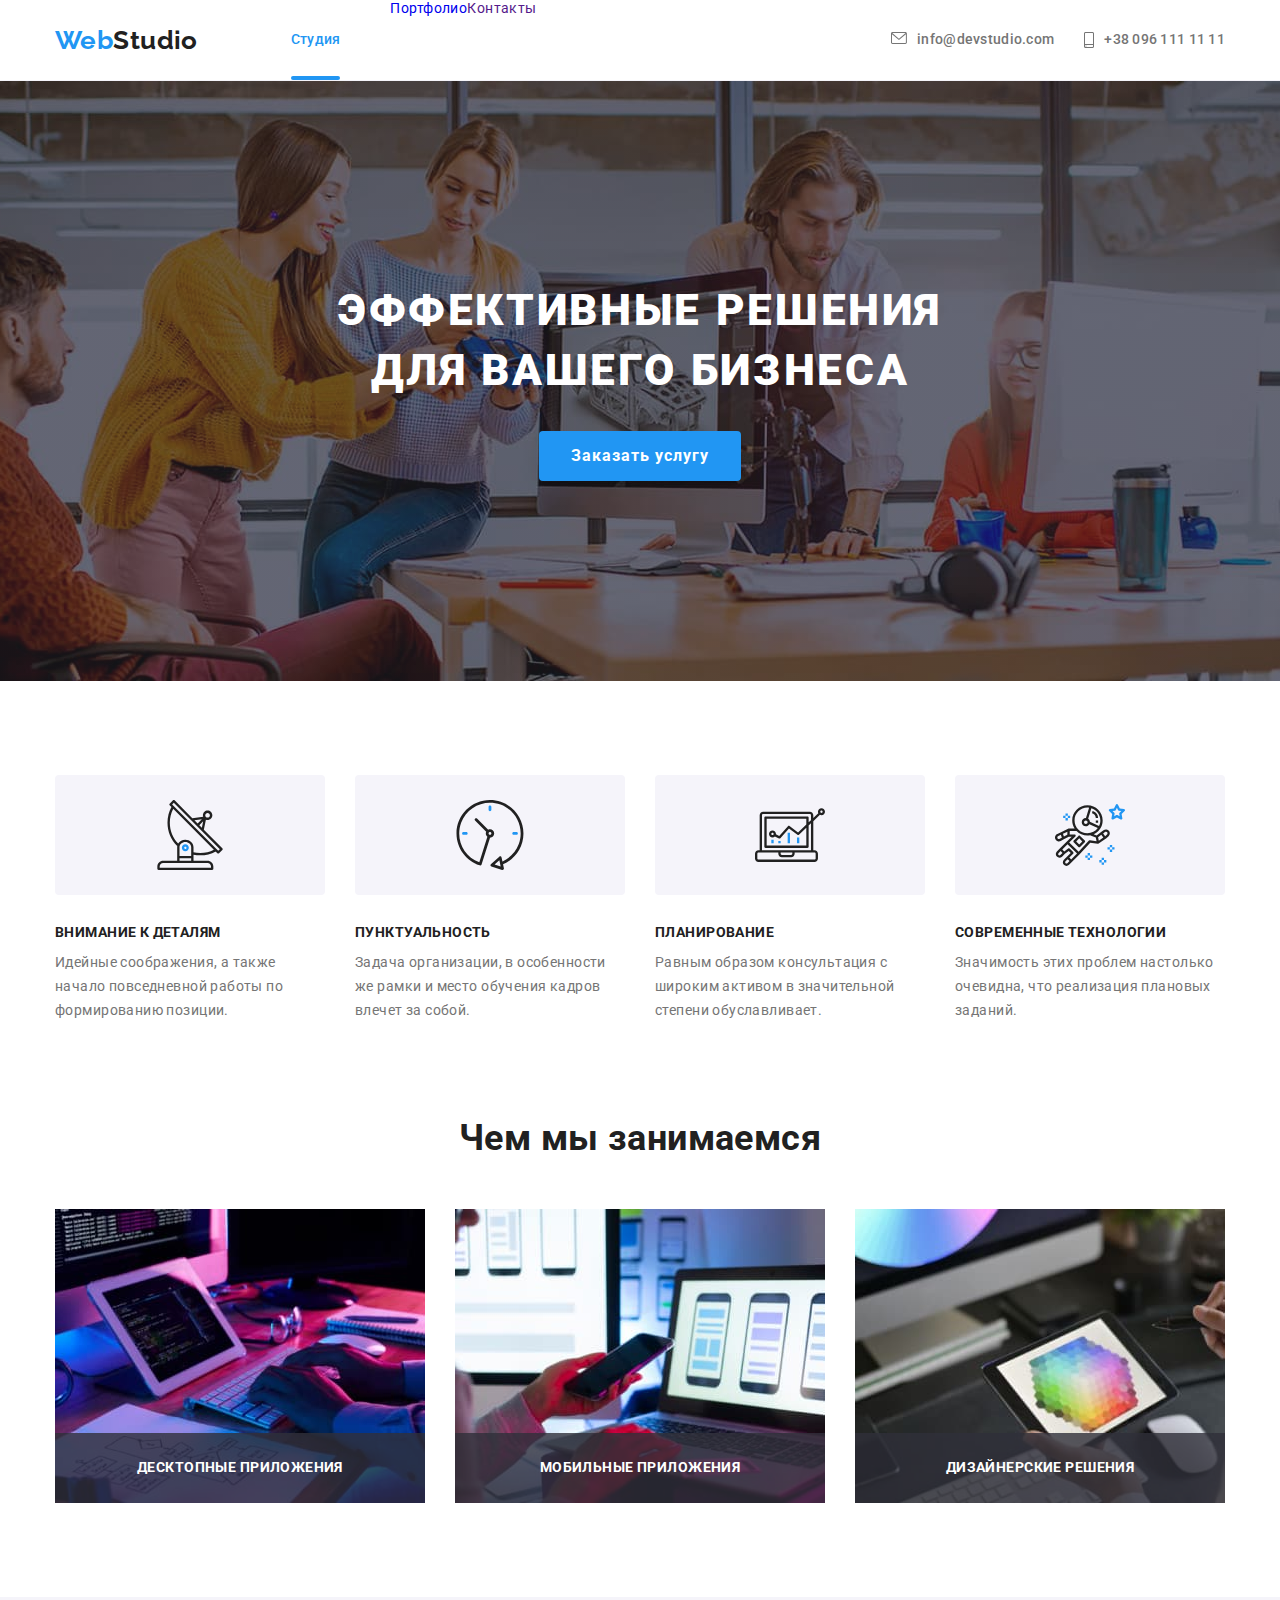
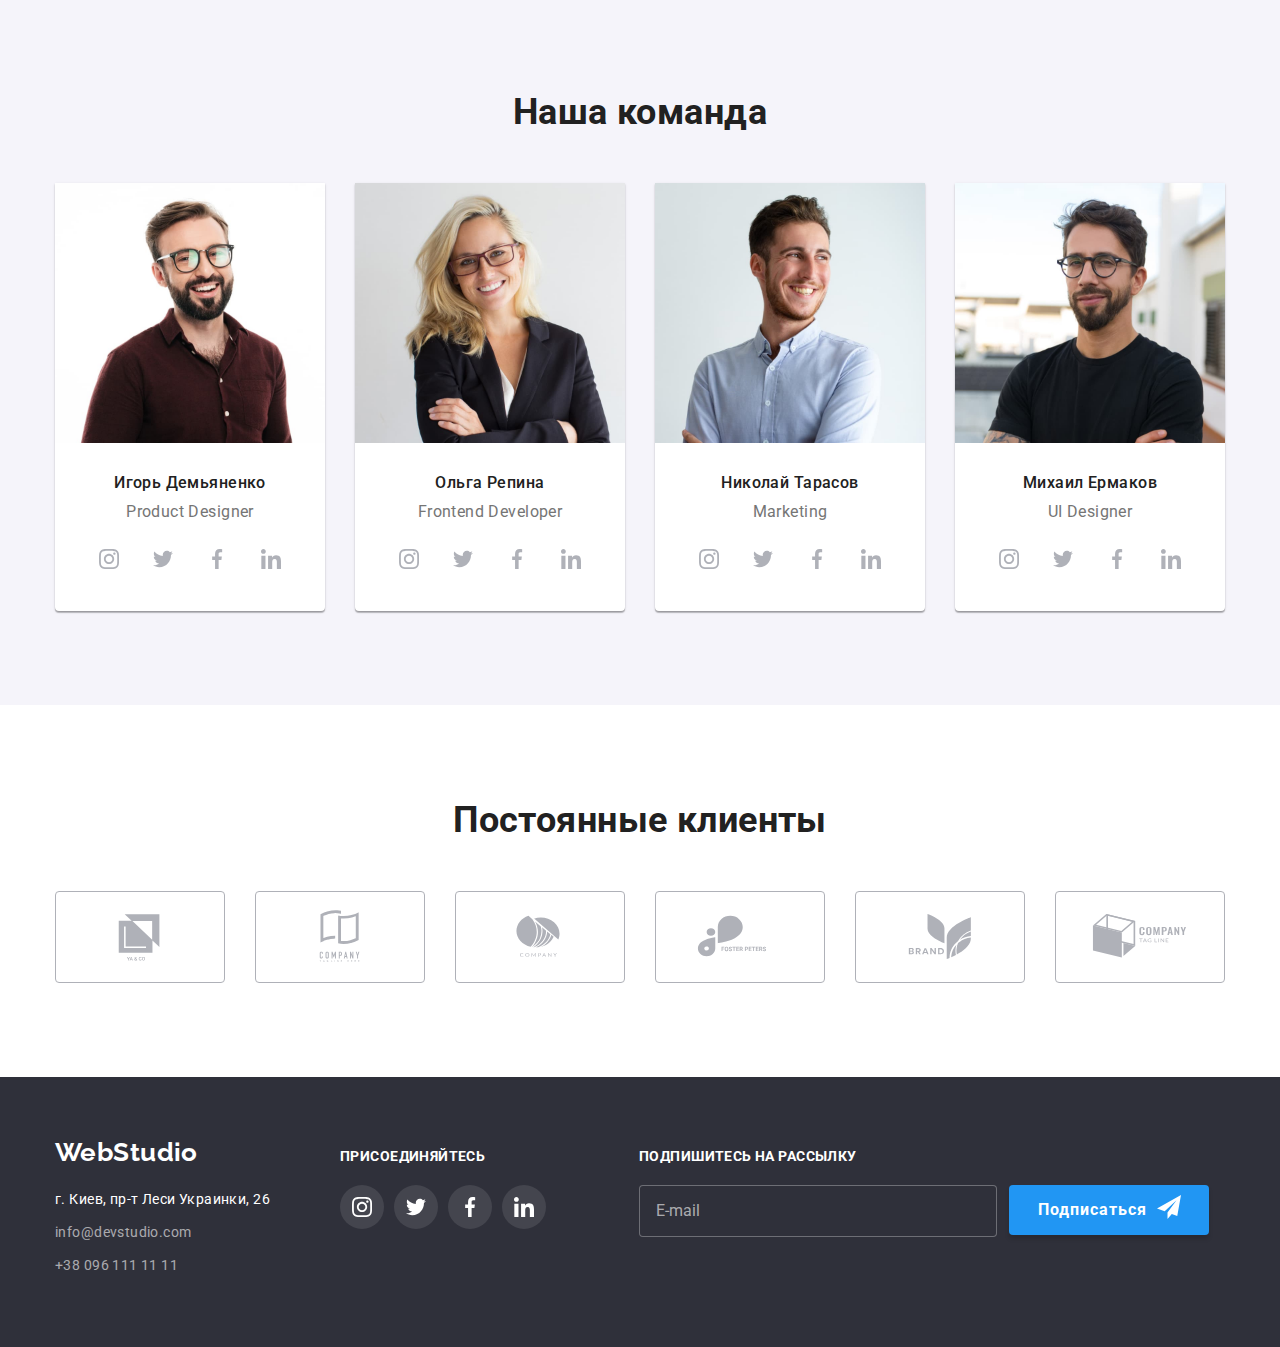
==== index.html @ 88286548 "Добавляет файлы из шестой домашки" ====
<!DOCTYPE html>
<html lang="ru">
  <head>
    <meta charset="UTF-8" />
    <meta http-equiv="X-UA-Compatible" content="IE=edge" />
    <meta name="viewport" content="width=device-width, initial-scale=1.0" />
    <link rel="preconnect" href="https://fonts.googleapis.com" />
    <link rel="preconnect" href="https://fonts.gstatic.com" crossorigin />
    <link
      href="https://fonts.googleapis.com/css2?family=Raleway:wght@700&family=Roboto:wght@400;500;700;900&display=swap"
      rel="stylesheet"
    />
    <link
      rel="stylesheet"
      href="https://cdnjs.cloudflare.com/ajax/libs/modern-normalize/1.1.0/modern-normalize.min.css"
    />
    <link rel="stylesheet" href="./css/styles.css" />
    <title>Студия</title>
  </head>
  <body>
    <!-- Хедер -->
    <header class="header-section">
      <div class="container container--flex">
        <nav class="navigation">
          <a class="link logo" href="/">
            <span class="logo--web">Web</span>Studio</a
          >
          <ul class="list nav-list">
            <li class="nav-list__page">
              <a
                class="link nav-list__link nav-list__link--current"
                href="./index.html"
                >Студия</a
              >
            </li>
            <li class="header-item">
              <a class="link header-link" href="./portfolio.html">Портфолио</a>
            </li>
            <li class="header-item">
              <a class="link header-link" href="">Контакты</a>
            </li>
          </ul>
        </nav>
        <ul class="list contact-list">
          <li class="contact-item">
            <a class="link contact-link" href="mailto:info@devstudio.com">
              <svg class="contact-icon-envelope" width="16" height="12">
                <use href="./images/icons.svg#icon-envelope"></use>
              </svg>
              info@devstudio.com
            </a>
          </li>
          <li class="contact-item">
            <a class="link contact-link" href="tel:+380961111111">
              <svg class="contact-icon-smartphone" width="10" height="16">
                <use href="./images/icons.svg#icon-smartphone"></use>
              </svg>
              +38 096 111 11 11</a
            >
          </li>
        </ul>
      </div>
    </header>
    <!--Мейн-->
    <main class="main-section">
      <!--Герой-->
      <section class="hero">
        <h1 class="hero-title">
          Эффективные решения <br />
          для вашего бизнеса
        </h1>
        <button data-modal-open class="hero-btn" type="button">
          Заказать услугу
        </button>
      </section>
      <!--Особенности-->
      <section class="features">
        <div class="container">
          <h2 class="visually-hidden">Особенности</h2>
          <ul class="list features-list">
            <li class="features-item">
              <div class="features-icon-background">
                <svg class="features-icon" width="70" height="70">
                  <use href="./images/icons.svg#icon-antenna"></use>
                </svg>
              </div>
              <h3 class="features-item-header">Внимание к деталям</h3>
              <p class="features-item-text">
                Идейные соображения, а также начало повседневной работы по
                формированию позиции.
              </p>
            </li>
            <li class="features-item">
              <div class="features-icon-background">
                <svg class="features-icon" width="70" height="70">
                  <use href="./images/icons.svg#icon-clock"></use>
                </svg>
              </div>
              <h3 class="features-item-header">Пунктуальность</h3>
              <p class="features-item-text">
                Задача организации, в особенности же рамки и место обучения
                кадров влечет за собой.
              </p>
            </li>
            <li class="features-item">
              <div class="features-icon-background">
                <svg class="features-icon" width="70" height="70">
                  <use href="./images/icons.svg#icon-diagram"></use>
                </svg>
              </div>
              <h3 class="features-item-header">Планирование</h3>
              <p class="features-item-text">
                Равным образом консультация с широким активом в значительной
                степени обуславливает.
              </p>
            </li>
            <li class="features-item">
              <div class="features-icon-background">
                <svg class="features-icon" width="70" height="70">
                  <use href="./images/icons.svg#icon-astronaut"></use>
                </svg>
              </div>
              <h3 class="features-item-header">Современные технологии</h3>
              <p class="features-item-text">
                Значимость этих проблем настолько очевидна, что реализация
                плановых заданий.
              </p>
            </li>
          </ul>
        </div>
      </section>
      <!--Чем мы занимаемся-->
      <section class="services">
        <div class="container">
          <h2 class="services-header">Чем мы занимаемся</h2>
          <ul class="list services-list">
            <li class="services-item">
              <img
                src="./images/box/box1.jpg"
                alt="человек работает за компьютером"
                width="370"
              />
              <h3 class="services-item-header">Десктопные приложения</h3>
            </li>
            <li class="services-item">
              <img
                src="./images/box/box2.jpg"
                alt="человек держит в руках смартфон"
                width="370"
              />
              <h3 class="services-item-header">Мобильные приложения</h3>
            </li>
            <li class="services-item">
              <img
                src="./images/box/box3.jpg"
                alt="человек держит в руках планшет"
                width="370"
              />
              <h3 class="services-item-header">Дизайнерские решения</h3>
            </li>
          </ul>
        </div>
      </section>
      <!--Наша команда-->
      <section class="team">
        <div class="container">
          <h2 class="team-header">Наша команда</h2>
          <ul class="list team-list">
            <li class="team-item">
              <img src="./images/team/img.jpg" alt="фото мужчины" width="270" />
              <div class="team-description">
                <h3 class="team-name-header">Игорь Демьяненко</h3>
                <p class="team-name-position" lang="en">Product Designer</p>
                <ul class="team-social-list list">
                  <li class="team-social-item">
                    <a
                      class="team-social-link"
                      href=""
                      target="_blank"
                      rel="noopener noreferrer"
                    >
                      <svg class="team-social-icon" width="20" height="20">
                        <use href="./images/icons.svg#icon-instagram"></use>
                      </svg>
                    </a>
                  </li>
                  <li class="team-social-item">
                    <a
                      class="team-social-link"
                      href=""
                      target="_blank"
                      rel="noopener noreferrer"
                    >
                      <svg class="team-social-icon" width="20" height="20">
                        <use href="./images/icons.svg#icon-twitter"></use>
                      </svg>
                    </a>
                  </li>
                  <li class="team-social-item">
                    <a
                      class="team-social-link"
                      href=""
                      target="_blank"
                      rel="noopener noreferrer"
                    >
                      <svg class="team-social-icon" width="20" height="20">
                        <use href="./images/icons.svg#icon-facebook"></use>
                      </svg>
                    </a>
                  </li>
                  <li class="team-social-item">
                    <a
                      class="team-social-link"
                      href=""
                      target="_blank"
                      rel="noopener noreferrer"
                    >
                      <svg class="team-social-icon" width="20" height="20">
                        <use href="./images/icons.svg#icon-linkedin"></use>
                      </svg>
                    </a>
                  </li>
                </ul>
              </div>
            </li>

            <li class="team-item">
              <img
                src="./images/team/img1.jpg"
                alt="фото женщины"
                width="270"
              />
              <div class="team-description">
                <h3 class="team-name-header">Ольга Репина</h3>
                <p class="team-name-position" lang="en">Frontend Developer</p>
                <ul class="team-social-list list">
                  <li class="team-social-item">
                    <a
                      class="team-social-link"
                      href=""
                      target="_blank"
                      rel="noopener noreferrer"
                    >
                      <svg class="team-social-icon" width="20" height="20">
                        <use href="./images/icons.svg#icon-instagram"></use>
                      </svg>
                    </a>
                  </li>
                  <li class="team-social-item">
                    <a
                      class="team-social-link"
                      href=""
                      target="_blank"
                      rel="noopener noreferrer"
                    >
                      <svg class="team-social-icon" width="20" height="20">
                        <use href="./images/icons.svg#icon-twitter"></use>
                      </svg>
                    </a>
                  </li>
                  <li class="team-social-item">
                    <a
                      class="team-social-link"
                      href=""
                      target="_blank"
                      rel="noopener noreferrer"
                    >
                      <svg class="team-social-icon" width="20" height="20">
                        <use href="./images/icons.svg#icon-facebook"></use>
                      </svg>
                    </a>
                  </li>
                  <li class="team-social-item">
                    <a
                      class="team-social-link"
                      href=""
                      target="_blank"
                      rel="noopener noreferrer"
                    >
                      <svg class="team-social-icon" width="20" height="20">
                        <use href="./images/icons.svg#icon-linkedin"></use>
                      </svg>
                    </a>
                  </li>
                </ul>
              </div>
            </li>

            <li class="team-item">
              <img
                src="./images/team/img2.jpg"
                alt="фото мужчины"
                width="270"
              />
              <div class="team-description">
                <h3 class="team-name-header">Николай Тарасов</h3>
                <p class="team-name-position" lang="en">Marketing</p>
                <ul class="team-social-list list">
                  <li class="team-social-item">
                    <a
                      class="team-social-link"
                      href=""
                      target="_blank"
                      rel="noopener noreferrer"
                    >
                      <svg class="team-social-icon" width="20" height="20">
                        <use href="./images/icons.svg#icon-instagram"></use>
                      </svg>
                    </a>
                  </li>
                  <li class="team-social-item">
                    <a
                      class="team-social-link"
                      href=""
                      target="_blank"
                      rel="noopener noreferrer"
                    >
                      <svg class="team-social-icon" width="20" height="20">
                        <use href="./images/icons.svg#icon-twitter"></use>
                      </svg>
                    </a>
                  </li>
                  <li class="team-social-item">
                    <a
                      class="team-social-link"
                      href=""
                      target="_blank"
                      rel="noopener noreferrer"
                    >
                      <svg class="team-social-icon" width="20" height="20">
                        <use href="./images/icons.svg#icon-facebook"></use>
                      </svg>
                    </a>
                  </li>
                  <li class="team-social-item">
                    <a
                      class="team-social-link"
                      href=""
                      target="_blank"
                      rel="noopener noreferrer"
                    >
                      <svg class="team-social-icon" width="20" height="20">
                        <use href="./images/icons.svg#icon-linkedin"></use>
                      </svg>
                    </a>
                  </li>
                </ul>
              </div>
            </li>

            <li class="team-item">
              <img
                src="./images/team/img3.jpg"
                alt="фото мужчины"
                width="270"
              />
              <div class="team-description">
                <h3 class="team-name-header">Михаил Ермаков</h3>
                <p class="team-name-position" lang="en">UI Designer</p>
                <ul class="team-social-list list">
                  <li class="team-social-item">
                    <a
                      class="team-social-link"
                      href=""
                      target="_blank"
                      rel="noopener noreferrer"
                    >
                      <svg class="team-social-icon" width="20" height="20">
                        <use href="./images/icons.svg#icon-instagram"></use>
                      </svg>
                    </a>
                  </li>
                  <li class="team-social-item">
                    <a
                      class="team-social-link"
                      href=""
                      target="_blank"
                      rel="noopener noreferrer"
                    >
                      <svg class="team-social-icon" width="20" height="20">
                        <use href="./images/icons.svg#icon-twitter"></use>
                      </svg>
                    </a>
                  </li>
                  <li class="team-social-item">
                    <a
                      class="team-social-link"
                      href=""
                      target="_blank"
                      rel="noopener noreferrer"
                    >
                      <svg class="team-social-icon" width="20" height="20">
                        <use href="./images/icons.svg#icon-facebook"></use>
                      </svg>
                    </a>
                  </li>
                  <li class="team-social-item">
                    <a
                      class="team-social-link"
                      href=""
                      target="_blank"
                      rel="noopener noreferrer"
                    >
                      <svg class="team-social-icon" width="20" height="20">
                        <use href="./images/icons.svg#icon-linkedin"></use>
                      </svg>
                    </a>
                  </li>
                </ul>
              </div>
            </li>
          </ul>
        </div>
      </section>
      <!--Постоянные клиенты-->
      <section сlass="clients" style="padding-top: 94px; padding-bottom: 94px">
        <div class="container">
          <h2 class="clients-header">Постоянные клиенты</h2>
          <ul class="clients-list list">
            <li class="clients-item">
              <a
                class="clients-link"
                href=""
                target="_blank"
                rel="noopener noreferrer"
              >
                <svg class="clients-icon" width="106" height="60">
                  <use href="./images/icons.svg#icon-yaco"></use>
                </svg>
              </a>
            </li>
            <li class="clients-item">
              <a
                class="clients-link"
                href=""
                target="_blank"
                rel="noopener noreferrer"
              >
                <svg class="clients-icon" width="106" height="60">
                  <use href="./images/icons.svg#icon-window"></use>
                </svg>
              </a>
            </li>
            <li class="clients-item">
              <a
                class="clients-link"
                href=""
                target="_blank"
                rel="noopener noreferrer"
              >
                <svg class="clients-icon" width="106" height="60">
                  <use href="./images/icons.svg#icon-orange"></use>
                </svg>
              </a>
            </li>
            <li class="clients-item">
              <a
                class="clients-link"
                href=""
                target="_blank"
                rel="noopener noreferrer"
              >
                <svg class="clients-icon" width="106" height="60">
                  <use href="./images/icons.svg#icon-foster"></use>
                </svg>
              </a>
            </li>
            <li class="clients-item">
              <a
                class="clients-link"
                class="clients-link"
                href=""
                target="_blank"
                rel="noopener noreferrer"
              >
                <svg class="clients-icon" width="106" height="60">
                  <use href="./images/icons.svg#icon-brand"></use>
                </svg>
              </a>
            </li>
            <li class="clients-item">
              <a
                class="clients-link"
                href=""
                target="_blank"
                rel="noopener noreferrer"
              >
                <svg class="clients-icon" width="106" height="60">
                  <use href="./images/icons.svg#icon-cube"></use>
                </svg>
              </a>
            </li>
          </ul>
        </div>
      </section>

      <div data-modal class="backdrop is-hidden">
        <div class="modal">
          <button data-modal-close type="button" class="modal-button">
            <svg class="modal-button-icon" width="18" height="18">
              <use href="./images/icons.svg#icon-close"></use>
            </svg>
          </button>
          <form class="modal-form" autocomplete="off">
            <h1 class="form-header">Оставьте свои данные, мы вам перезвоним</h1>
            <div class="form-field">
              <label class="form-label" for="name">Имя</label>
              <input class="form-input" type="text" name="name" id="name" />
              <svg class="modal-form-icon" height="18" width="18">
                <use href="./images/icons.svg#icon-person"></use>
              </svg>
            </div>
            <div class="form-field">
              <label class="form-label" for="phone">Телефон </label>
              <input class="form-input" type="tel" name="phone" id="phone" />
              <svg class="modal-form-icon" height="18" width="18">
                <use href="./images/icons.svg#icon-phone"></use>
              </svg>
            </div>
            <div class="form-field">
              <label class="form-label" for="email">Почта</label>
              <input class="form-input" type="email" name="email" id="email" />
              <svg class="modal-form-icon" height="18" width="18">
                <use href="./images/icons.svg#icon-email"></use>
              </svg>
            </div>
            <div class="form-field">
              <label class="form-label" for="feedback">Комментарий</label>
              <textarea
                class="form-input feedback"
                name="comment"
                id="feedback"
                placeholder="Введите текст"
              ></textarea>
            </div>
            <div class="agreement-field">
              <label class="label-agreement" for="checkbox" name="agreement">
                <input
                  class="checkbox"
                  type="checkbox"
                  name="agreement"
                  id="checkbox"
                />
                <svg class="icon-checked" width="16" height="15">
                  <use href="./images/icons.svg#icon-check"></use>
                </svg>
                Соглашаюсь с рассылкой и принимаю
                <a class="agreement-terms link" href="">Условия договора</a>
              </label>
            </div>
            <button class="form-btn" type="submit">Отправить</button>
          </form>
        </div>
      </div>
    </main>
    <!--Подвал-->
    <footer class="footer-section">
      <div class="container footer-content">
        <div class="footer-address-section">
          <a class="link footer-logo" href="/">
            <span class="logo-web">Web</span>Studio</a
          >
          <address>
            <ul class="list footer-list">
              <li class="footer-item">
                <a
                  class="link footer-address"
                  href="https://goo.gl/maps/CGz93X2TmxTMaEhZA"
                  target="_blank"
                  rel="noreferrer noopener"
                >
                  г. Киев, пр-т Леси Украинки, 26</a
                >
              </li>
              <li class="footer-item">
                <a class="link footer-contact" href="mailto:info@devstudio.com">
                  info@devstudio.com</a
                >
              </li>
              <li class="footer-item">
                <a class="link footer-phone" href="tel:+380961111111"
                  >+38 096 111 11 11</a
                >
              </li>
            </ul>
          </address>
        </div>
        <div class="footer-join-section">
          <h2 class="footer-join">Присоединяйтесь</h2>
          <ul class="list footer-social-list">
            <li class="footer-social-item">
              <a
                class="footer-social-link"
                href=""
                target="_blank"
                rel="noopener noreferrer"
              >
                <svg class="footer-social-icon" width="20" height="20">
                  <use href="./images/icons.svg#icon-instagram"></use>
                </svg>
              </a>
            </li>
            <li class="footer-social-item">
              <a
                class="footer-social-link"
                href=""
                target="_blank"
                rel="noopener noreferrer"
              >
                <svg class="footer-social-icon" width="20" height="20">
                  <use href="./images/icons.svg#icon-twitter"></use>
                </svg>
              </a>
            </li>
            <li class="footer-social-item">
              <a
                class="footer-social-link"
                href=""
                target="_blank"
                rel="noopener noreferrer"
              >
                <svg class="footer-social-icon" width="20" height="20">
                  <use href="./images/icons.svg#icon-facebook"></use>
                </svg>
              </a>
            </li>
            <li class="footer-social-item">
              <a
                class="footer-social-link"
                href=""
                target="_blank"
                rel="noopener noreferrer"
              >
                <svg class="footer-social-icon" width="20" height="20">
                  <use href="./images/icons.svg#icon-linkedin"></use>
                </svg>
              </a>
            </li>
          </ul>
        </div>
        <div class="footer-form">
          <h2 class="footer-signup">Подпишитесь на рассылку</h2>
          <div class="footer-signup-wrap">
            <input
              class="footer-input"
              type="email"
              name="email-signup"
              placeholder="E-mail"
            />
            <button class="footer-btn" type="submit">
              Подписаться
              <svg class="footer-send-icon" width="24" height="24">
                <use href="./images/icons.svg#icon-icon-send"></use>
              </svg>
            </button>
          </div>
        </div>
      </div>
    </footer>
    <script src="./js/modal.js"></script>
  </body>
</html>
---- css/styles.css ----
:root {
  --primary-text-color: #757575;
  --primary-black-color: #212121;
  --accent-color: #2196f3;
  --primary-white-color: #ffffff;
  --dark-background-color: #2f303a;
  --light-backgroung-color: #f5f4fa;
  --button-hover-color: #188ce8;
  --primary-icon-color: #afb1b8;
  --transition-duration: 250ms;
  --transition-timing-function: cubic-bezier(0.4, 0, 0.2, 1);
}

.list {
  list-style: none;
  padding: 0;
  margin: 0;
}

.link {
  text-decoration: none;
}

.container {
  width: 1200px;
  margin-left: auto;
  margin-right: auto;
  padding-left: 15px;
  padding-right: 15px;
}

img {
  display: block;
  max-width: 100%;
}

p,
h1,
h2,
h3 {
  margin: 0;
}

.visually-hidden {
  position: absolute;
  white-space: nowrap;
  width: 1px;
  height: 1px;
  overflow: hidden;
  border: 0;
  padding: 0;
  clip: rect(0 0 0 0);
  clip-path: inset(100%);
  margin: -1px;
}

body {
  font-size: 14px;
  font-family: "Roboto", sans-serif;
  letter-spacing: 0.03em;
  color: var(--primary-text-color);
  background-color: var(--primary-white-color);
}

textarea {
  resize: none;
}

/* Хедер */

.logo {
  font-family: "Raleway", sans-serif;
  font-weight: 700;
  font-size: 26px;
  line-height: 1.19;
  color: var(--primary-black-color);
}

.logo--web {
  color: var(--accent-color);
}

.header-section {
  border-bottom: 1px solid var(--light-backgroung-color);
}

.nav-list {
  display: flex;
  margin-left: 93px;
}

.navigation {
  display: flex;
  align-items: center;
}

.nav-list__page:not(:last-child) {
  margin-right: 50px;
}

.nav-list__link {
  display: block;
  font-weight: 500;
  font-size: 14px;
  line-height: 1.14;
  letter-spacing: 0.02em;
  color: var(--primary-black-color);
  padding-top: 32px;
  padding-bottom: 32px;
  position: relative;

  transition-property: color;
  transition-duration: var(--transition-duration);
  transition-timing-function: var(--transition-timing-function);
}

.nav-list__link::after {
  content: "";
  width: 100%;
  height: 4px;
  background-color: var(--accent-color);
  display: block;
  position: absolute;
  bottom: 0;
  border-radius: 2px;
}

.contact-link {
  display: flex;
  font-weight: 500;
  font-size: 14px;
  line-height: 1.14;
  letter-spacing: 0.02em;
  color: var(--primary-black-color);

  transition-property: color;
  transition-duration: var(--transition-duration);
  transition-timing-function: var(--transition-timing-function);
}

.nav-list__link--current {
  color: var(--accent-color);
}

.link.contact-link {
  color: var(--primary-text-color);
}

.header-link:hover,
.header-link:focus,
.contact-link:hover,
.contact-link:focus {
  color: var(--accent-color);
}

.contact-list {
  display: flex;
  margin-left: auto;
}

.contact-icon-envelope,
.contact-icon-smartphone {
  margin-right: 10px;
  fill: currentColor;
}

.contact-item:not(:last-child) {
  margin-right: 30px;
}

.container--flex {
  display: flex;
  align-items: center;
}

/* Герой */

.hero {
  text-align: center;
  padding-top: 200px;
  padding-bottom: 200px;
  max-width: 1600px;
  height: 600px;
  margin-left: auto;
  margin-right: auto;
  background-image: linear-gradient(
      rgba(47, 48, 58, 0.4),
      rgba(47, 48, 58, 0.4)
    ),
    url(../images/backgroun.jpg);
  background-size: cover;
  background-color: var(--light-background-color);
  background-position: center;
  background-repeat: no-repeat;
}

.hero-title {
  margin-bottom: 30px;
  font-weight: 900;
  font-size: 44px;
  line-height: 1.36;
  letter-spacing: 0.06em;
  text-transform: uppercase;
  color: var(--primary-white-color);
}

.hero-btn {
  font-family: inherit;
  font-weight: 700;
  font-size: 16px;
  line-height: 1.88;
  letter-spacing: 0.06em;
  color: var(--primary-white-color);
  background-color: var(--accent-color);
  cursor: pointer;
  min-width: 200px;
  border-radius: 4px;
  padding: 10px 32px;
  border: none;
  box-shadow: 0px 4px 4px rgba(0, 0, 0, 0.15);

  transition-property: background-color;
  transition-duration: var(--transition-duration);
  transition-timing-function: var(--transition-timing-function);
}

.hero-btn:hover,
.hero-btn:focus {
  background-color: var(--button-hover-color);
}

/* Особенности */

.features {
  padding-top: 94px;
  padding-bottom: 94px;
}

.features-item {
  min-width: 270px;
}
.features-item:not(:last-child) {
  margin-right: 30px;
}

.features-list {
  display: flex;
}

.features-item-header {
  font-size: 14px;
  line-height: 1.14;
  text-transform: uppercase;
  color: var(--primary-black-color);
  margin-bottom: 10px;
}

.features-item-text {
  line-height: 1.71;
}

.features-icon-background {
  background-color: var(--light-backgroung-color);
  border-radius: 4px;
  margin-bottom: 30px;
  width: 270px;
  height: 120px;
  display: flex;
  justify-content: center;
  align-items: center;
}

/* Чем мы занимаемся и Наша команда */

.services {
  padding-bottom: 94px;
}

.services-list {
  display: flex;
}

.services-header {
  font-size: 36px;
  line-height: 1.17;
  text-align: center;
  color: var(--primary-black-color);
  margin-top: 0;
  margin-bottom: 50px;
}

.services-item:not(:last-child) {
  margin-right: 30px;
}

.services-item {
  position: relative;
}
.services-item-header {
  font-size: inherit;
  line-height: 1.14;
  text-align: center;
  text-transform: uppercase;
  color: var(--primary-white-color);
  background-color: rgba(47, 48, 58, 0.8);
  padding-top: 27px;
  padding-bottom: 27px;
  position: absolute;
  bottom: 0;
  width: 100%;
}

.team-header {
  font-size: 36px;
  line-height: 1.17;
  text-align: center;
  color: var(--primary-black-color);
  margin-top: 0;
  margin-bottom: 50px;
}

.team {
  background-color: var(--light-backgroung-color);
  padding-bottom: 94px;
  padding-top: 94px;
}

.team-list {
  display: flex;
}

.team-item {
  background-color: var(--primary-white-color);
  box-shadow: 0px 1px 3px rgba(0, 0, 0, 0.12), 0px 1px 1px rgba(0, 0, 0, 0.14),
    0px 2px 1px rgba(0, 0, 0, 0.2);
  border-radius: 0px 0px 4px 4px;
}

.team-item:not(:last-child) {
  margin-right: 30px;
}

.team-name-header {
  font-weight: 500;
  font-size: 16px;
  line-height: 1.19;
  text-align: center;
  color: var(--primary-black-color);
  margin-bottom: 10px;
}

.team-name-position {
  font-size: 16px;
  line-height: 1.19;
  text-align: center;
  color: var(--primary-text-color);
  margin-bottom: 16px;
}

.team-description {
  padding-top: 30px;
  padding-bottom: 30px;
}

.team-social-list {
  display: flex;
  justify-content: center;
}

.team-social-item + .team-social-item {
  margin-left: 10px;
}

.team-social-link {
  height: 44px;
  width: 44px;
  display: flex;
  justify-content: center;
  align-items: center;
  border-radius: 50%;
  color: var(--primary-icon-color);
  transition-property: background-color, color;
  transition-duration: var(--transition-duration), var(--transition-duration);
  transition-timing-function: var(--transition-timing-function),
    var(--transition-timing-function);
}

.team-social-link:hover,
.team-social-link:focus {
  background-color: var(--accent-color);
  color: var(--primary-white-color);
}

.team-social-icon {
  fill: currentColor;
}

/* Постоянные клиенты */

/* .clients {
  padding-top: 94px;
  padding-bottom: 94px;
} */

.clients-header {
  font-size: 36px;
  line-height: 1.17;
  text-align: center;
  color: var(--primary-black-color);
  margin-bottom: 50px;
}

.clients-list {
  display: flex;
  justify-content: center;
}

.clients-link {
  width: 170px;
  height: 92px;
  display: flex;
  justify-content: center;
  align-items: center;
  color: var(--primary-icon-color);
  border: 1px solid var(--primary-icon-color);
  border-radius: 4px;
  transition-property: color, border;
  transition-duration: var(--transition-duration), var(--transition-duration);
  transition-timing-function: var(--transition-timing-function),
    var(--transition-timing-function);
}

.clients-link:hover,
.clients-link:focus {
  color: var(--accent-color);
  border: 1px solid var(--accent-color);
}

.clients-item + .clients-item {
  margin-left: 30px;
}

.clients-icon {
  fill: currentColor;
}

/* Бекдроп */

.backdrop {
  position: fixed;
  top: 0;
  left: 0;
  background: rgba(0, 0, 0, 0.2);
  width: 100%;
  height: 100%;
  opacity: 1;
  transition: opacity var(--transition-duration)
    var(--transition-timing-function);
}

.backdrop.is-hidden {
  opacity: 0;
  pointer-events: none;
  visibility: hidden;
}

.backdrop.is-hidden .modal {
  transform: translate(-50%, -50%) scale(0.5);
}

/* Модалка */

.modal {
  position: absolute;
  top: 50%;
  left: 50%;
  transform: translate(-50%, -50%) scale(1);
  width: 528px;
  height: 581px;
  background-color: var(--primary-white-color);
  box-shadow: 0px 1px 3px rgba(0, 0, 0, 0.12), 0px 1px 1px rgba(0, 0, 0, 0.14),
    0px 2px 1px rgba(0, 0, 0, 0.2);
  border-radius: 4px;
  transition: transform var(--transition-duration)
    var(--transition-timing-function);
  padding-top: 40px;
  padding-bottom: 40px;
}

.modal-button {
  width: 30px;
  height: 30px;
  border-radius: 50%;
  background-color: var(--primary-white-color);
  position: absolute;
  right: 8px;
  top: 8px;
  border: 1px solid rgba(0, 0, 0, 0.1);
  display: flex;
  justify-content: center;
  align-items: center;
  cursor: pointer;
}

.modal-button:focus > .modal-button-icon {
  fill: var(--accent-color);
}

.modal-button-icon {
  transition-property: fill;
  transition-duration: var(--transition-duration);
  transition-timing-function: var(--transition-timing-function);
}

.form-header {
  font-size: 20px;
  line-height: 1.15;
  text-align: center;
  color: var(--primary-black-color);
  margin-bottom: 12px;
}

.form-field {
  position: relative;
  display: flex;
  flex-direction: column;
  width: 448px;
  margin-left: auto;
  margin-right: auto;
}

.form-field + .form-field {
  margin-top: 10px;
}

.form-label {
  font-size: 12px;
  line-height: 1.17;
  letter-spacing: 0.01em;
  margin-bottom: 4px;
}

.form-input {
  border: 1px solid rgba(33, 33, 33, 0.2);
  border-radius: 4px;
  margin: 0;
  padding-left: 42px;
  height: 40px;
  transition-property: outline-color;
  transition-duration: var(--transition-duration);
  transition-timing-function: var(--transition-timing-function);
}

.form-input:focus {
  outline-color: var(--accent-color);
}

.form-input.feedback {
  height: 120px;
  padding: 12px 16px;
}

.label-agreement {
  line-height: 1.71;
  display: flex;
  justify-content: center;
  align-items: center;
}

.form-btn {
  width: 200px;
  height: 50px;
  color: var(--primary-white-color);
  font-weight: 700;
  font-size: 16px;
  line-height: 1.87;
  letter-spacing: 0.06em;
  background-color: var(--accent-color);
  box-shadow: 0px 4px 4px rgba(0, 0, 0, 0.15);
  border-radius: 4px;
  border: none;
  padding: 10px 55px 10px 56px;
  cursor: pointer;
  margin-left: auto;
  margin-right: auto;
  display: block;
}

.form-input::placeholder {
  font-size: inherit;
  line-height: 1.14;
  letter-spacing: 0.01em;
  color: rgba(117, 117, 117, 0.5);
}

.modal-form-icon {
  position: absolute;
  left: 12px;
  top: 50%;
  transition-property: fill;
  transition-duration: var(--transition-duration);
  transition-timing-function: var(--transition-timing-function);
}

.form-input:focus + .modal-form-icon {
  fill: var(--accent-color);
}

.agreement-field {
  margin-bottom: 30px;
  margin-top: 20px;
  text-align: center;
}

.agreement-terms {
  color: var(--accent-color);
  text-decoration-line: underline;
  margin-left: 5px;
}

.checkbox {
  appearance: none;
  position: absolute;
}

.checkbox:checked + .icon-checked {
  background-color: var(--accent-color);
  border-radius: 2px;
  border: var(--accent-color);
}

.icon-checked {
  margin-right: 7px;
  border: 2px solid #000000;
  box-sizing: border-box;
  box-shadow: 0px 4px 4px rgba(0, 0, 0, 0.25);
  border-radius: 2px;
  display: inline-block;
}

/* Футер */

.footer-section {
  background-color: var(--dark-background-color);
  padding-top: 60px;
  padding-bottom: 60px;
}

.footer-logo {
  display: block;
  font-family: "Raleway", sans-serif;
  font-weight: 700;
  font-size: 26px;
  line-height: 1.19;
  color: var(--primary-white-color);
  margin-bottom: 20px;
}

.footer-item > a {
  font-style: normal;
  line-height: 1.71;
  color: rgba(255, 255, 255, 0.6);
  margin-bottom: 9px;
  display: block;

  transition-property: color;
  transition-duration: var(--transition-duration);
  transition-timing-function: var(--transition-timing-function);
}

.link.footer-address {
  color: var(--primary-white-color);
}

.footer-contact:hover,
.footer-contact:focus,
.footer-phone:hover,
.footer-phone:focus {
  color: var(--primary-white-color);
}

.footer-join,
.footer-signup {
  font-weight: 700;
  line-height: 1.14;
  text-transform: uppercase;
  color: var(--primary-white-color);
  font-size: inherit;
  margin-bottom: 20px;
}

.footer-join-section {
  margin-right: 93px;
}

.footer-social-icon {
  fill: currentColor;
}

.footer-social-link {
  width: 44px;
  height: 44px;
  background-color: rgba(255, 255, 255, 0.1);
  border-radius: 50%;
  display: flex;
  justify-content: center;
  align-items: center;
  color: var(--primary-white-color);
  transition-property: background-color;
  transition-duration: var(--transition-duration);
  transition-timing-function: var(--transition-timing-function);
}

.footer-social-link:hover,
.footer-social-link:focus {
  background-color: var(--accent-color);
}
.footer-social-list {
  display: flex;
}

.footer-social-item + .footer-social-item {
  margin-left: 10px;
}

.footer-content {
  display: flex;
  align-items: baseline;
}

.footer-address-section {
  margin-right: 70px;
}

.footer-input {
  width: 358px;
  padding: 15px 16px;
  margin-right: 12px;
  border: 1px solid rgba(255, 255, 255, 0.3);
  border-radius: 4px;
  background-color: var(--dark-background-color);
  color: rgba(255, 255, 255, 0.6);
  font-size: 16px;
  line-height: 1.25;
}

.footer-input::placeholder {
  line-height: 1.25;
  color: rgba(255, 255, 255, 0.6);
}

.footer-send-icon {
  margin-left: 10px;
}

.footer-btn {
  padding: 10px 28px 10px 29px;
  display: flex;
  font-family: inherit;
  font-weight: 700;
  font-size: 16px;
  line-height: 1.88;
  letter-spacing: 0.06em;
  color: var(--primary-white-color);
  background-color: var(--accent-color);
  cursor: pointer;
  width: 200px;
  height: 50px;
  border-radius: 4px;
  border: none;
  box-shadow: 0px 4px 4px rgba(0, 0, 0, 0.15);
  margin: 0;
}

.footer-signup-wrap {
  display: flex;
}

/* Фильтр и примеры работ */

.projects {
  padding-top: 94px;
  padding-bottom: 94px;
}

.filter-btn {
  font-family: inherit;
  font-weight: 500;
  font-size: 16px;
  line-height: 1.63;
  text-align: center;
  letter-spacing: inherit;
  color: var(--primary-black-color);
  cursor: pointer;
  background-color: var(--light-backgroung-color);
  border-radius: 4px;
  padding: 6px 22px;
  border: none;
  transition-property: color, background-color, box-shadow;
  transition-duration: var(--transition-duration), var(--transition-duration),
    var(--transition-duration);
  transition-timing-function: var(--transition-timing-function),
    var(--transition-timing-function), var(--transition-timing-function);
}

.filter-btn-item:not(:last-child) {
  margin-right: 8px;
}

.filter-btn.all {
  color: var(--primary-white-color);
  background-color: var(--accent-color);
}

.filter-btn:hover,
.filter-btn:focus {
  color: var(--primary-white-color);
  background-color: var(--accent-color);
  box-shadow: 0px 3px 1px rgba(0, 0, 0, 0.1), 0px 1px 2px rgba(0, 0, 0, 0.08),
    0px 2px 2px rgba(0, 0, 0, 0.12);
}

.filter-btn-list {
  display: flex;
  justify-content: center;
  margin-bottom: 50px;
}

.project-list {
  display: flex;
  flex-wrap: wrap;
  margin-top: -30px;
  margin-left: -30px;
}

.project-item {
  flex-basis: calc(100% / 3 -30px);
  margin-left: 30px;
  margin-top: 30px;
  transition-property: box-shadow;
  transition-duration: var(--transition-duration);
  transition-timing-function: var(--transition-timing-function);
}

.project-item:hover {
  box-shadow: 0px 1px 1px rgba(0, 0, 0, 0.12), 0px 4px 4px rgba(0, 0, 0, 0.06),
    1px 4px 6px rgba(0, 0, 0, 0.16);
}

.project-name {
  font-size: 18px;
  line-height: 2;
  letter-spacing: 0.06em;
  color: var(--primary-black-color);
  margin-bottom: 4px;
}

.project-type {
  font-size: 16px;
  line-height: 1.88;
}

.project-content {
  padding: 20px 24px;
  border: 1px solid var(--light-backgroung-color);
}

.project-thumb {
  position: relative;
  overflow: hidden;
}

.project-overlay {
  content: "";
  display: inline-block;
  width: 100%;
  height: 100%;
  background-color: rgba(33, 150, 243, 0.9);
  position: absolute;
  top: 0;
  left: 0;
  transform: translateY(100%);
  transition: transform var(--transition-duration)
    var(--transition-timing-function);
}

.project-item:hover .project-overlay {
  transform: translateY(0);
}

.project-description {
  font-weight: 400;
  font-size: 18px;
  line-height: 1.56;
  color: var(--primary-white-color);
  padding: 63px 24px;
}
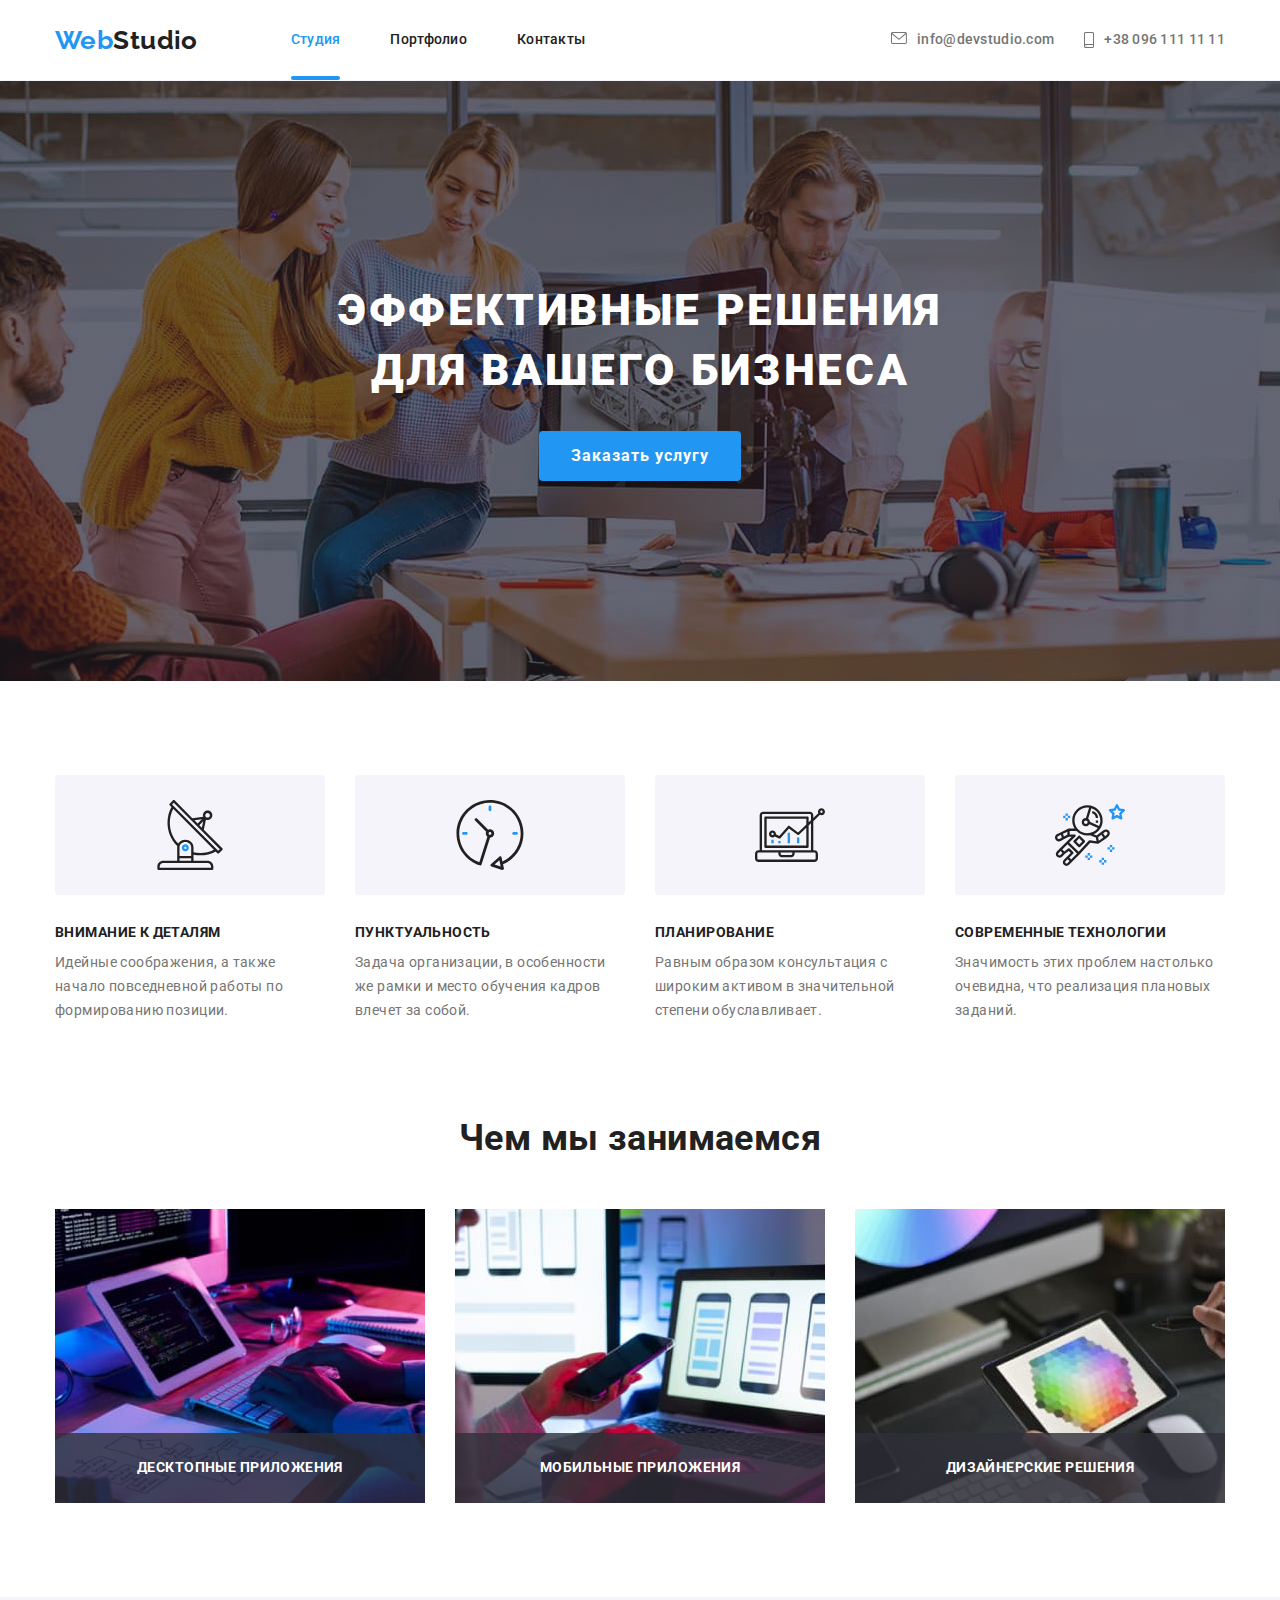
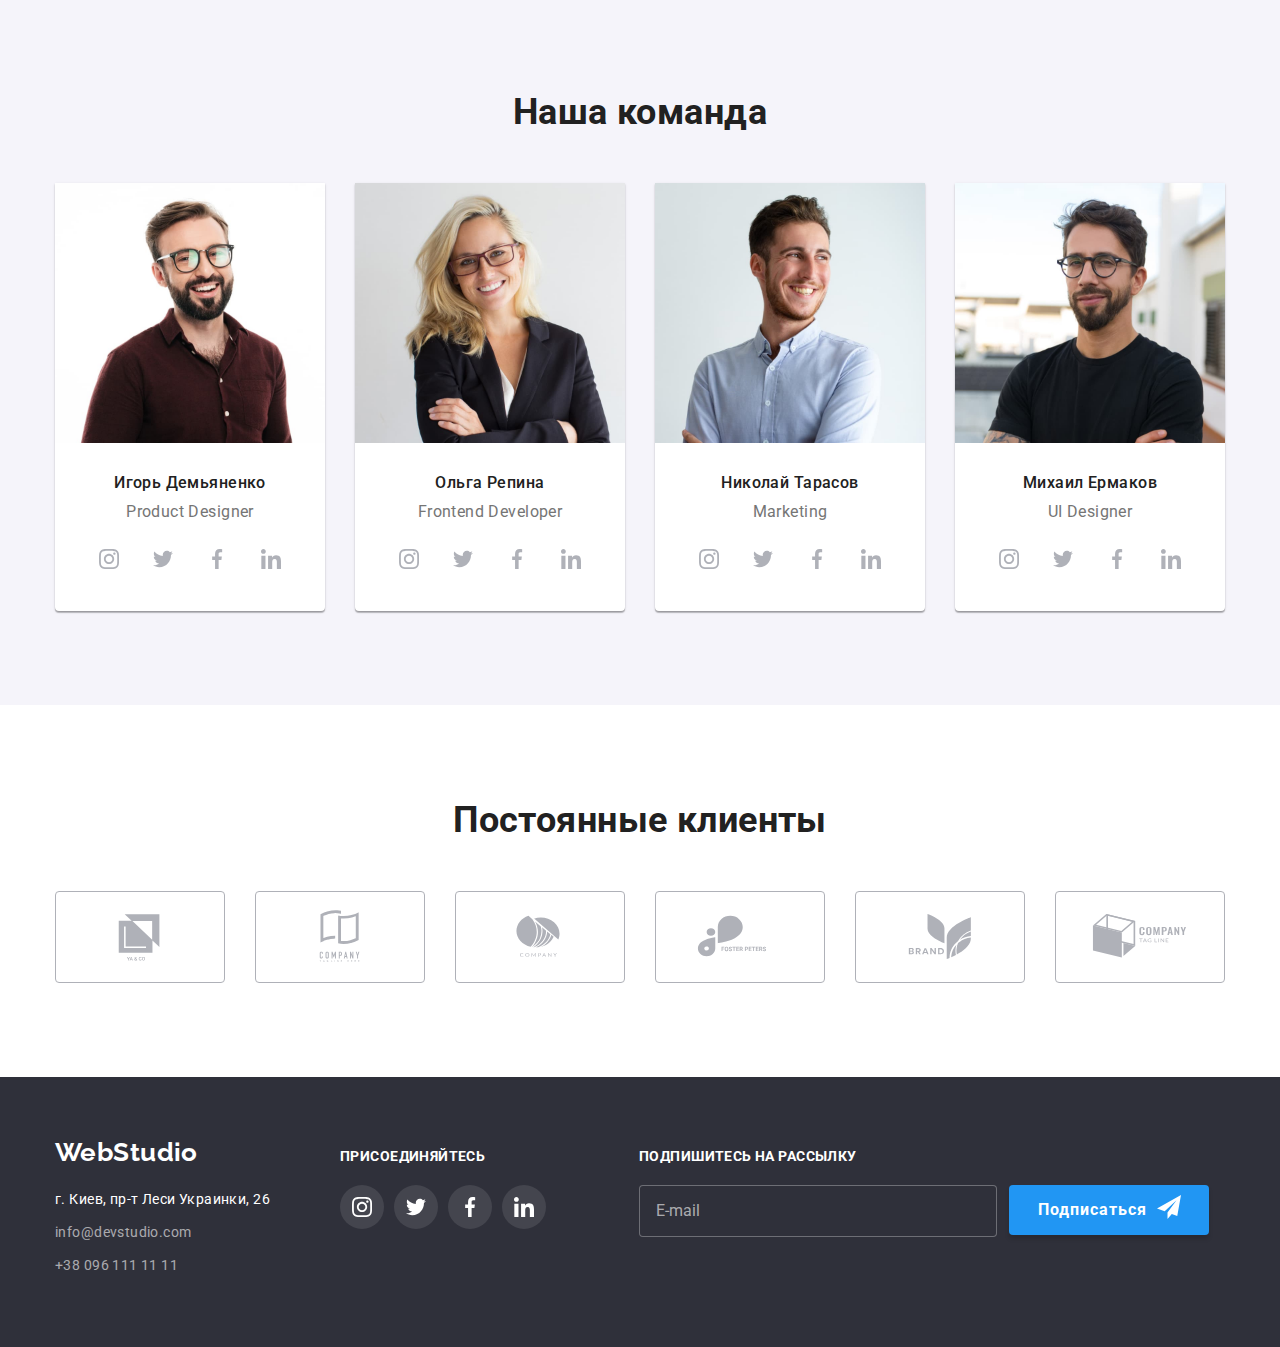
==== commit 9f66db6e: "Добавляет хедер по БЕМу" ====
--- a/index.html
+++ b/index.html
@@ -26,33 +26,35 @@
             <span class="logo--web">Web</span>Studio</a
           >
           <ul class="list nav-list">
-            <li class="nav-list__page">
+            <li class="nav-list__item">
               <a
                 class="link nav-list__link nav-list__link--current"
                 href="./index.html"
                 >Студия</a
               >
             </li>
-            <li class="header-item">
-              <a class="link header-link" href="./portfolio.html">Портфолио</a>
-            </li>
-            <li class="header-item">
-              <a class="link header-link" href="">Контакты</a>
+            <li class="nav-list__item">
+              <a class="link nav-list__link" href="./portfolio.html"
+                >Портфолио</a
+              >
+            </li>
+            <li class="nav-list__item">
+              <a class="link nav-list__link" href="">Контакты</a>
             </li>
           </ul>
         </nav>
         <ul class="list contact-list">
-          <li class="contact-item">
-            <a class="link contact-link" href="mailto:info@devstudio.com">
-              <svg class="contact-icon-envelope" width="16" height="12">
+          <li class="contact-list__item">
+            <a class="link contact-list__link" href="mailto:info@devstudio.com">
+              <svg class="contact-list__icon" width="16" height="12">
                 <use href="./images/icons.svg#icon-envelope"></use>
               </svg>
               info@devstudio.com
             </a>
           </li>
-          <li class="contact-item">
-            <a class="link contact-link" href="tel:+380961111111">
-              <svg class="contact-icon-smartphone" width="10" height="16">
+          <li class="contact-list__item">
+            <a class="link contact-list__link" href="tel:+380961111111">
+              <svg class="contact-list__icon" width="10" height="16">
                 <use href="./images/icons.svg#icon-smartphone"></use>
               </svg>
               +38 096 111 11 11</a
--- a/css/styles.css
+++ b/css/styles.css
@@ -84,17 +84,22 @@
   border-bottom: 1px solid var(--light-backgroung-color);
 }
 
+.container--flex {
+  display: flex;
+  align-items: center;
+}
+
+.navigation {
+  display: flex;
+  align-items: center;
+}
+
 .nav-list {
   display: flex;
   margin-left: 93px;
 }
 
-.navigation {
-  display: flex;
-  align-items: center;
-}
-
-.nav-list__page:not(:last-child) {
+.nav-list__item:not(:last-child) {
   margin-right: 50px;
 }
 
@@ -114,7 +119,11 @@
   transition-timing-function: var(--transition-timing-function);
 }
 
-.nav-list__link::after {
+.nav-list__link--current {
+  color: var(--accent-color);
+}
+
+.nav-list__link--current::after {
   content: "";
   width: 100%;
   height: 4px;
@@ -125,52 +134,38 @@
   border-radius: 2px;
 }
 
-.contact-link {
+.contact-list {
+  display: flex;
+  margin-left: auto;
+}
+
+.contact-list__link {
   display: flex;
   font-weight: 500;
   font-size: 14px;
   line-height: 1.14;
   letter-spacing: 0.02em;
-  color: var(--primary-black-color);
+  color: var(--primary-text-color);
 
   transition-property: color;
   transition-duration: var(--transition-duration);
   transition-timing-function: var(--transition-timing-function);
 }
 
-.nav-list__link--current {
+.nav-list__link:hover,
+.nav-list__link:focus,
+.contact-list__link:hover,
+.contact-list__link:focus {
   color: var(--accent-color);
 }
 
-.link.contact-link {
-  color: var(--primary-text-color);
-}
-
-.header-link:hover,
-.header-link:focus,
-.contact-link:hover,
-.contact-link:focus {
-  color: var(--accent-color);
-}
-
-.contact-list {
-  display: flex;
-  margin-left: auto;
-}
-
-.contact-icon-envelope,
-.contact-icon-smartphone {
+.contact-list__icon {
   margin-right: 10px;
   fill: currentColor;
 }
 
-.contact-item:not(:last-child) {
+.contact-list__item:not(:last-child) {
   margin-right: 30px;
-}
-
-.container--flex {
-  display: flex;
-  align-items: center;
 }
 
 /* Герой */
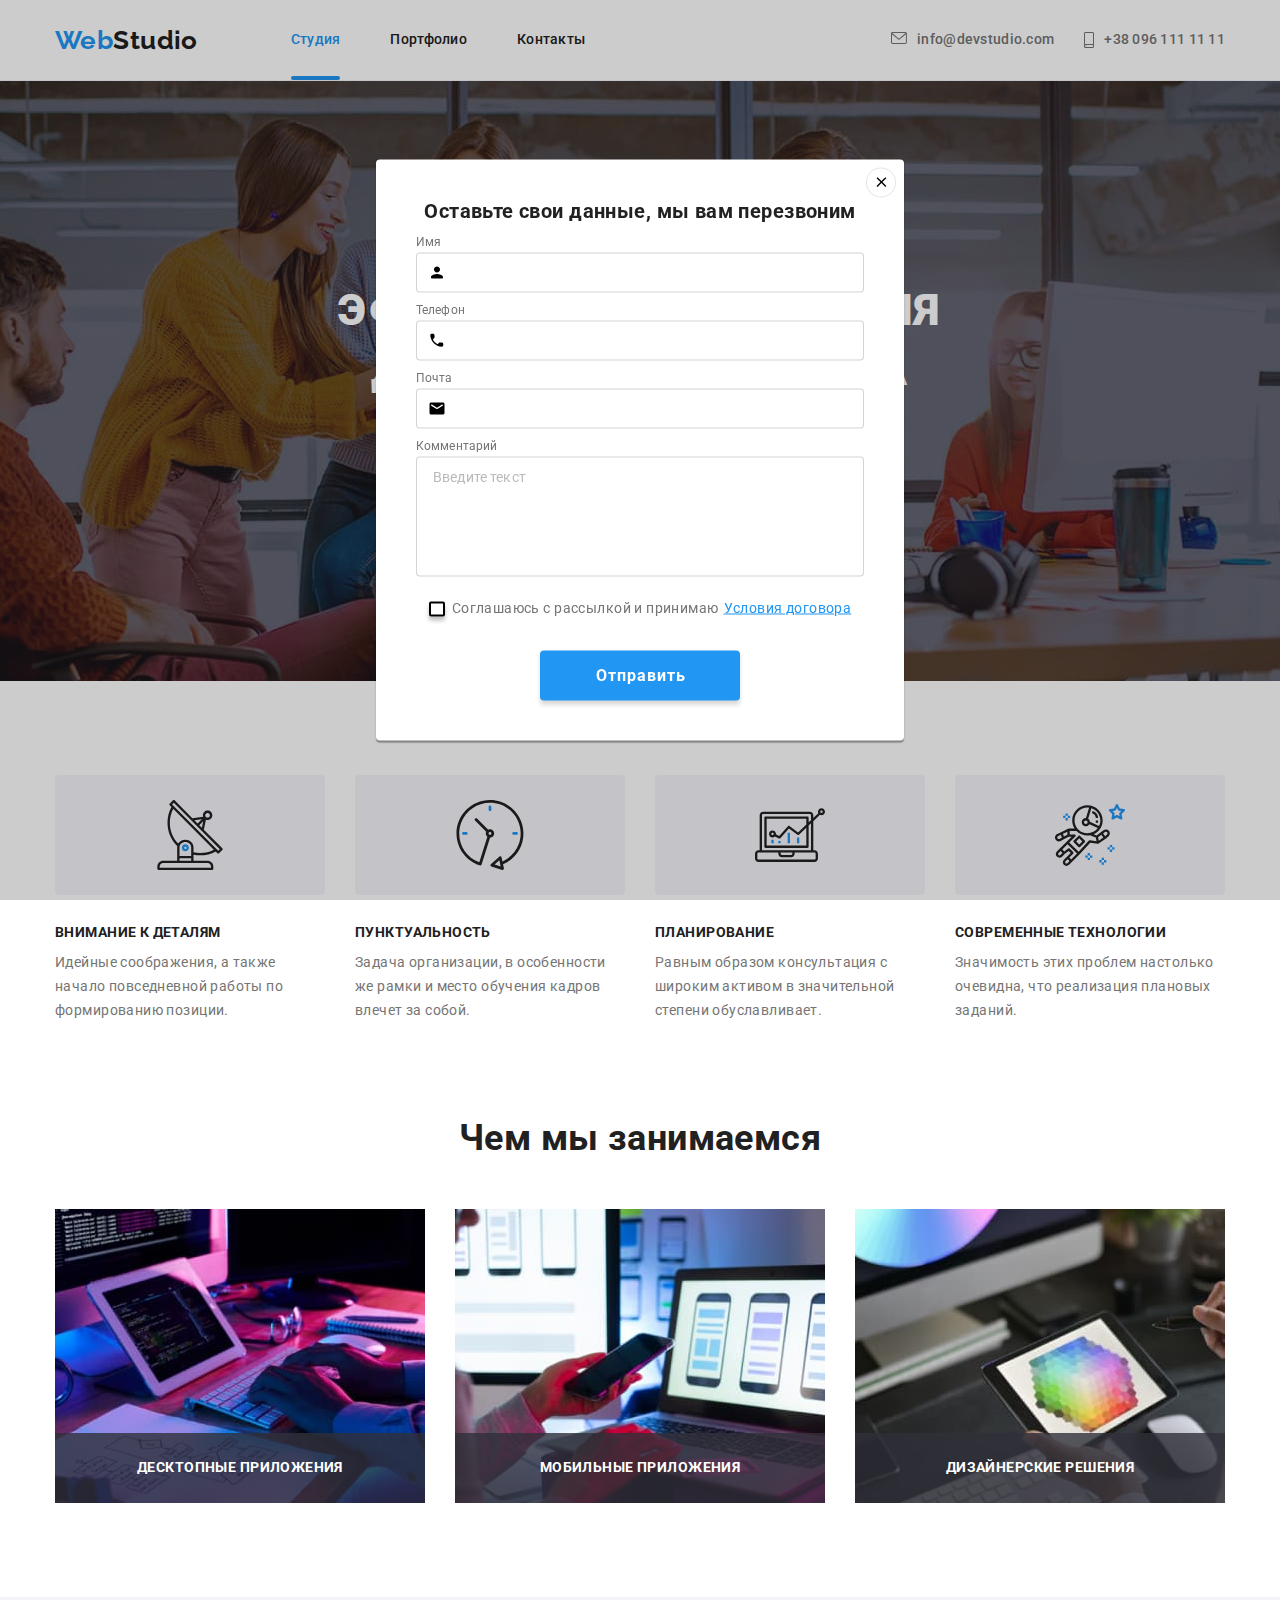
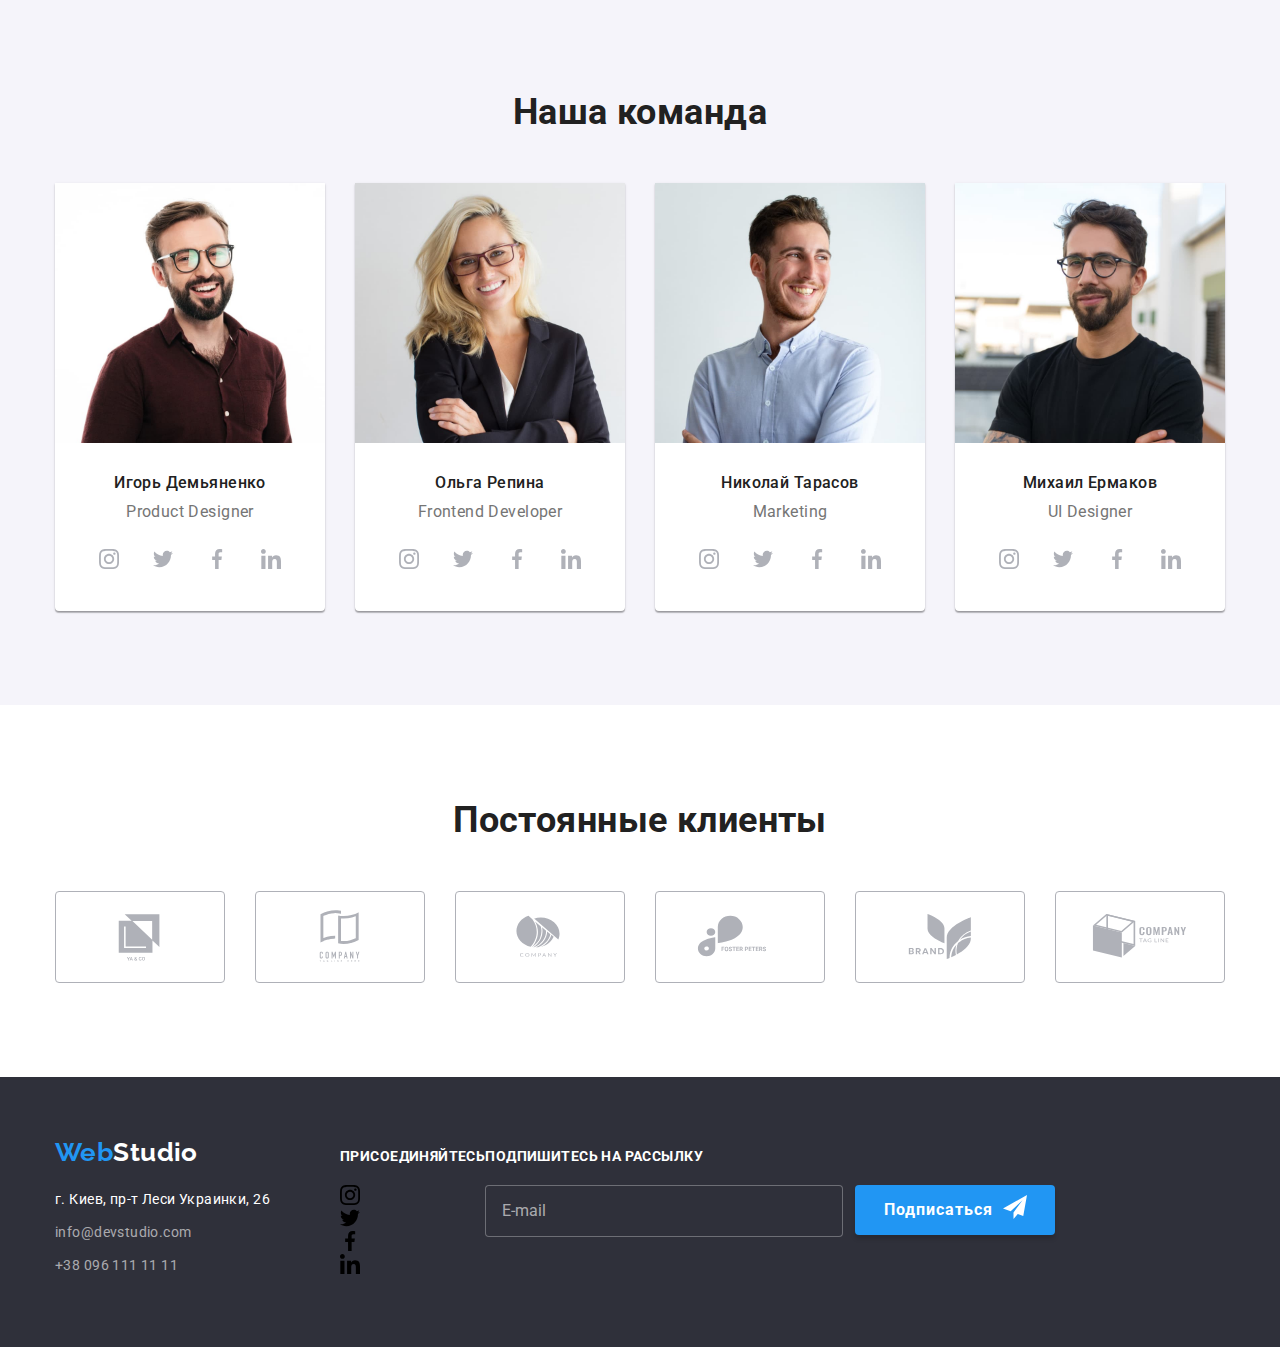
==== commit 1002ee18: "Добавляет БЕМ классы в индекс" ====
--- a/index.html
+++ b/index.html
@@ -67,11 +67,11 @@
     <main class="main-section">
       <!--Герой-->
       <section class="hero">
-        <h1 class="hero-title">
+        <h1 class="hero__title">
           Эффективные решения <br />
           для вашего бизнеса
         </h1>
-        <button data-modal-open class="hero-btn" type="button">
+        <button data-modal-open class="hero__btn" type="button">
           Заказать услугу
         </button>
       </section>
@@ -80,50 +80,50 @@
         <div class="container">
           <h2 class="visually-hidden">Особенности</h2>
           <ul class="list features-list">
-            <li class="features-item">
-              <div class="features-icon-background">
-                <svg class="features-icon" width="70" height="70">
+            <li class="features-list__item">
+              <div class="features-list__icon features-list__icon--background">
+                <svg class="features-list__icon" width="70" height="70">
                   <use href="./images/icons.svg#icon-antenna"></use>
                 </svg>
               </div>
-              <h3 class="features-item-header">Внимание к деталям</h3>
-              <p class="features-item-text">
+              <h3 class="features-list__header">Внимание к деталям</h3>
+              <p class="features-list__text">
                 Идейные соображения, а также начало повседневной работы по
                 формированию позиции.
               </p>
             </li>
-            <li class="features-item">
-              <div class="features-icon-background">
-                <svg class="features-icon" width="70" height="70">
+            <li class="features-list__item">
+              <div class="features-list__icon features-list__icon--background">
+                <svg class="features-list__icon" width="70" height="70">
                   <use href="./images/icons.svg#icon-clock"></use>
                 </svg>
               </div>
-              <h3 class="features-item-header">Пунктуальность</h3>
-              <p class="features-item-text">
+              <h3 class="features-list__header">Пунктуальность</h3>
+              <p class="features-list__text">
                 Задача организации, в особенности же рамки и место обучения
                 кадров влечет за собой.
               </p>
             </li>
-            <li class="features-item">
-              <div class="features-icon-background">
-                <svg class="features-icon" width="70" height="70">
+            <li class="features-list__item">
+              <div class="features-list__icon features-list__icon--background">
+                <svg class="features-list__icon" width="70" height="70">
                   <use href="./images/icons.svg#icon-diagram"></use>
                 </svg>
               </div>
-              <h3 class="features-item-header">Планирование</h3>
-              <p class="features-item-text">
+              <h3 class="features-list__header">Планирование</h3>
+              <p class="features-list__text">
                 Равным образом консультация с широким активом в значительной
                 степени обуславливает.
               </p>
             </li>
-            <li class="features-item">
-              <div class="features-icon-background">
-                <svg class="features-icon" width="70" height="70">
+            <li class="features-list__item">
+              <div class="features-list__icon features-list__icon--background">
+                <svg class="features-list__icon" width="70" height="70">
                   <use href="./images/icons.svg#icon-astronaut"></use>
                 </svg>
               </div>
-              <h3 class="features-item-header">Современные технологии</h3>
-              <p class="features-item-text">
+              <h3 class="features-list__header">Современные технологии</h3>
+              <p class="features-list__text">
                 Значимость этих проблем настолько очевидна, что реализация
                 плановых заданий.
               </p>
@@ -134,31 +134,31 @@
       <!--Чем мы занимаемся-->
       <section class="services">
         <div class="container">
-          <h2 class="services-header">Чем мы занимаемся</h2>
+          <h2 class="services__header">Чем мы занимаемся</h2>
           <ul class="list services-list">
-            <li class="services-item">
+            <li class="services-list__item">
               <img
                 src="./images/box/box1.jpg"
                 alt="человек работает за компьютером"
                 width="370"
               />
-              <h3 class="services-item-header">Десктопные приложения</h3>
-            </li>
-            <li class="services-item">
+              <h3 class="services-list__header">Десктопные приложения</h3>
+            </li>
+            <li class="services-list__item">
               <img
                 src="./images/box/box2.jpg"
                 alt="человек держит в руках смартфон"
                 width="370"
               />
-              <h3 class="services-item-header">Мобильные приложения</h3>
-            </li>
-            <li class="services-item">
+              <h3 class="services-list__header">Мобильные приложения</h3>
+            </li>
+            <li class="services-list__item">
               <img
                 src="./images/box/box3.jpg"
                 alt="человек держит в руках планшет"
                 width="370"
               />
-              <h3 class="services-item-header">Дизайнерские решения</h3>
+              <h3 class="services-list__header">Дизайнерские решения</h3>
             </li>
           </ul>
         </div>
@@ -166,58 +166,58 @@
       <!--Наша команда-->
       <section class="team">
         <div class="container">
-          <h2 class="team-header">Наша команда</h2>
+          <h2 class="team__header">Наша команда</h2>
           <ul class="list team-list">
-            <li class="team-item">
+            <li class="team-list__item">
               <img src="./images/team/img.jpg" alt="фото мужчины" width="270" />
-              <div class="team-description">
-                <h3 class="team-name-header">Игорь Демьяненко</h3>
-                <p class="team-name-position" lang="en">Product Designer</p>
-                <ul class="team-social-list list">
-                  <li class="team-social-item">
-                    <a
-                      class="team-social-link"
-                      href=""
-                      target="_blank"
-                      rel="noopener noreferrer"
-                    >
-                      <svg class="team-social-icon" width="20" height="20">
+              <div class="team-list__meta">
+                <h3 class="team-list__name">Игорь Демьяненко</h3>
+                <p class="team-list__position" lang="en">Product Designer</p>
+                <ul class="list media-list">
+                  <li class="media-list__item">
+                    <a
+                      class="media-list__link"
+                      href=""
+                      target="_blank"
+                      rel="noopener noreferrer"
+                    >
+                      <svg class="media-list__icon" width="20" height="20">
                         <use href="./images/icons.svg#icon-instagram"></use>
                       </svg>
                     </a>
                   </li>
-                  <li class="team-social-item">
-                    <a
-                      class="team-social-link"
-                      href=""
-                      target="_blank"
-                      rel="noopener noreferrer"
-                    >
-                      <svg class="team-social-icon" width="20" height="20">
+                  <li class="media-list__item">
+                    <a
+                      class="media-list__link"
+                      href=""
+                      target="_blank"
+                      rel="noopener noreferrer"
+                    >
+                      <svg class="media-list__icon" width="20" height="20">
                         <use href="./images/icons.svg#icon-twitter"></use>
                       </svg>
                     </a>
                   </li>
-                  <li class="team-social-item">
-                    <a
-                      class="team-social-link"
-                      href=""
-                      target="_blank"
-                      rel="noopener noreferrer"
-                    >
-                      <svg class="team-social-icon" width="20" height="20">
+                  <li class="media-list__item">
+                    <a
+                      class="media-list__link"
+                      href=""
+                      target="_blank"
+                      rel="noopener noreferrer"
+                    >
+                      <svg class="media-list__icon" width="20" height="20">
                         <use href="./images/icons.svg#icon-facebook"></use>
                       </svg>
                     </a>
                   </li>
-                  <li class="team-social-item">
-                    <a
-                      class="team-social-link"
-                      href=""
-                      target="_blank"
-                      rel="noopener noreferrer"
-                    >
-                      <svg class="team-social-icon" width="20" height="20">
+                  <li class="media-list__item">
+                    <a
+                      class="media-list__link"
+                      href=""
+                      target="_blank"
+                      rel="noopener noreferrer"
+                    >
+                      <svg class="media-list__icon" width="20" height="20">
                         <use href="./images/icons.svg#icon-linkedin"></use>
                       </svg>
                     </a>
@@ -226,60 +226,60 @@
               </div>
             </li>
 
-            <li class="team-item">
+            <li class="team-list__item">
               <img
                 src="./images/team/img1.jpg"
                 alt="фото женщины"
                 width="270"
               />
-              <div class="team-description">
-                <h3 class="team-name-header">Ольга Репина</h3>
-                <p class="team-name-position" lang="en">Frontend Developer</p>
-                <ul class="team-social-list list">
-                  <li class="team-social-item">
-                    <a
-                      class="team-social-link"
-                      href=""
-                      target="_blank"
-                      rel="noopener noreferrer"
-                    >
-                      <svg class="team-social-icon" width="20" height="20">
+              <div class="team-list__meta">
+                <h3 class="team-list__name">Ольга Репина</h3>
+                <p class="team-list__position" lang="en">Frontend Developer</p>
+                <ul class="list media-list">
+                  <li class="media-list__item">
+                    <a
+                      class="media-list__link"
+                      href=""
+                      target="_blank"
+                      rel="noopener noreferrer"
+                    >
+                      <svg class="media-list__icon" width="20" height="20">
                         <use href="./images/icons.svg#icon-instagram"></use>
                       </svg>
                     </a>
                   </li>
-                  <li class="team-social-item">
-                    <a
-                      class="team-social-link"
-                      href=""
-                      target="_blank"
-                      rel="noopener noreferrer"
-                    >
-                      <svg class="team-social-icon" width="20" height="20">
+                  <li class="media-list__item">
+                    <a
+                      class="media-list__link"
+                      href=""
+                      target="_blank"
+                      rel="noopener noreferrer"
+                    >
+                      <svg class="media-list__icon" width="20" height="20">
                         <use href="./images/icons.svg#icon-twitter"></use>
                       </svg>
                     </a>
                   </li>
-                  <li class="team-social-item">
-                    <a
-                      class="team-social-link"
-                      href=""
-                      target="_blank"
-                      rel="noopener noreferrer"
-                    >
-                      <svg class="team-social-icon" width="20" height="20">
+                  <li class="media-list__item">
+                    <a
+                      class="media-list__link"
+                      href=""
+                      target="_blank"
+                      rel="noopener noreferrer"
+                    >
+                      <svg class="media-list__icon" width="20" height="20">
                         <use href="./images/icons.svg#icon-facebook"></use>
                       </svg>
                     </a>
                   </li>
-                  <li class="team-social-item">
-                    <a
-                      class="team-social-link"
-                      href=""
-                      target="_blank"
-                      rel="noopener noreferrer"
-                    >
-                      <svg class="team-social-icon" width="20" height="20">
+                  <li class="media-list__item">
+                    <a
+                      class="media-list__link"
+                      href=""
+                      target="_blank"
+                      rel="noopener noreferrer"
+                    >
+                      <svg class="media-list__icon" width="20" height="20">
                         <use href="./images/icons.svg#icon-linkedin"></use>
                       </svg>
                     </a>
@@ -288,60 +288,60 @@
               </div>
             </li>
 
-            <li class="team-item">
+            <li class="team-list__item">
               <img
                 src="./images/team/img2.jpg"
                 alt="фото мужчины"
                 width="270"
               />
-              <div class="team-description">
-                <h3 class="team-name-header">Николай Тарасов</h3>
-                <p class="team-name-position" lang="en">Marketing</p>
-                <ul class="team-social-list list">
-                  <li class="team-social-item">
-                    <a
-                      class="team-social-link"
-                      href=""
-                      target="_blank"
-                      rel="noopener noreferrer"
-                    >
-                      <svg class="team-social-icon" width="20" height="20">
+              <div class="team-list__meta">
+                <h3 class="team-list__name">Николай Тарасов</h3>
+                <p class="team-list__position" lang="en">Marketing</p>
+                <ul class="list media-list">
+                  <li class="media-list__item">
+                    <a
+                      class="media-list__link"
+                      href=""
+                      target="_blank"
+                      rel="noopener noreferrer"
+                    >
+                      <svg class="media-list__icon" width="20" height="20">
                         <use href="./images/icons.svg#icon-instagram"></use>
                       </svg>
                     </a>
                   </li>
-                  <li class="team-social-item">
-                    <a
-                      class="team-social-link"
-                      href=""
-                      target="_blank"
-                      rel="noopener noreferrer"
-                    >
-                      <svg class="team-social-icon" width="20" height="20">
+                  <li class="media-list__item">
+                    <a
+                      class="media-list__link"
+                      href=""
+                      target="_blank"
+                      rel="noopener noreferrer"
+                    >
+                      <svg class="media-list__icon" width="20" height="20">
                         <use href="./images/icons.svg#icon-twitter"></use>
                       </svg>
                     </a>
                   </li>
-                  <li class="team-social-item">
-                    <a
-                      class="team-social-link"
-                      href=""
-                      target="_blank"
-                      rel="noopener noreferrer"
-                    >
-                      <svg class="team-social-icon" width="20" height="20">
+                  <li class="media-list__item">
+                    <a
+                      class="media-list__link"
+                      href=""
+                      target="_blank"
+                      rel="noopener noreferrer"
+                    >
+                      <svg class="media-list__icon" width="20" height="20">
                         <use href="./images/icons.svg#icon-facebook"></use>
                       </svg>
                     </a>
                   </li>
-                  <li class="team-social-item">
-                    <a
-                      class="team-social-link"
-                      href=""
-                      target="_blank"
-                      rel="noopener noreferrer"
-                    >
-                      <svg class="team-social-icon" width="20" height="20">
+                  <li class="media-list__item">
+                    <a
+                      class="media-list__link"
+                      href=""
+                      target="_blank"
+                      rel="noopener noreferrer"
+                    >
+                      <svg class="media-list__icon" width="20" height="20">
                         <use href="./images/icons.svg#icon-linkedin"></use>
                       </svg>
                     </a>
@@ -350,60 +350,60 @@
               </div>
             </li>
 
-            <li class="team-item">
+            <li class="team-list__item">
               <img
                 src="./images/team/img3.jpg"
                 alt="фото мужчины"
                 width="270"
               />
-              <div class="team-description">
-                <h3 class="team-name-header">Михаил Ермаков</h3>
-                <p class="team-name-position" lang="en">UI Designer</p>
-                <ul class="team-social-list list">
-                  <li class="team-social-item">
-                    <a
-                      class="team-social-link"
-                      href=""
-                      target="_blank"
-                      rel="noopener noreferrer"
-                    >
-                      <svg class="team-social-icon" width="20" height="20">
+              <div class="team-list__meta">
+                <h3 class="team-list__name">Михаил Ермаков</h3>
+                <p class="team-list__position" lang="en">UI Designer</p>
+                <ul class="list media-list">
+                  <li class="media-list__item">
+                    <a
+                      class="media-list__link"
+                      href=""
+                      target="_blank"
+                      rel="noopener noreferrer"
+                    >
+                      <svg class="media-list__icon" width="20" height="20">
                         <use href="./images/icons.svg#icon-instagram"></use>
                       </svg>
                     </a>
                   </li>
-                  <li class="team-social-item">
-                    <a
-                      class="team-social-link"
-                      href=""
-                      target="_blank"
-                      rel="noopener noreferrer"
-                    >
-                      <svg class="team-social-icon" width="20" height="20">
+                  <li class="media-list__item">
+                    <a
+                      class="media-list__link"
+                      href=""
+                      target="_blank"
+                      rel="noopener noreferrer"
+                    >
+                      <svg class="media-list__icon" width="20" height="20">
                         <use href="./images/icons.svg#icon-twitter"></use>
                       </svg>
                     </a>
                   </li>
-                  <li class="team-social-item">
-                    <a
-                      class="team-social-link"
-                      href=""
-                      target="_blank"
-                      rel="noopener noreferrer"
-                    >
-                      <svg class="team-social-icon" width="20" height="20">
+                  <li class="media-list__item">
+                    <a
+                      class="media-list__link"
+                      href=""
+                      target="_blank"
+                      rel="noopener noreferrer"
+                    >
+                      <svg class="media-list__icon" width="20" height="20">
                         <use href="./images/icons.svg#icon-facebook"></use>
                       </svg>
                     </a>
                   </li>
-                  <li class="team-social-item">
-                    <a
-                      class="team-social-link"
-                      href=""
-                      target="_blank"
-                      rel="noopener noreferrer"
-                    >
-                      <svg class="team-social-icon" width="20" height="20">
+                  <li class="media-list__item">
+                    <a
+                      class="media-list__link"
+                      href=""
+                      target="_blank"
+                      rel="noopener noreferrer"
+                    >
+                      <svg class="media-list__icon" width="20" height="20">
                         <use href="./images/icons.svg#icon-linkedin"></use>
                       </svg>
                     </a>
@@ -417,77 +417,76 @@
       <!--Постоянные клиенты-->
       <section сlass="clients" style="padding-top: 94px; padding-bottom: 94px">
         <div class="container">
-          <h2 class="clients-header">Постоянные клиенты</h2>
+          <h2 class="clients__header">Постоянные клиенты</h2>
           <ul class="clients-list list">
-            <li class="clients-item">
-              <a
-                class="clients-link"
-                href=""
-                target="_blank"
-                rel="noopener noreferrer"
-              >
-                <svg class="clients-icon" width="106" height="60">
+            <li class="clients-list__item">
+              <a
+                class="clients-list__link"
+                href=""
+                target="_blank"
+                rel="noopener noreferrer"
+              >
+                <svg class="clients-list__icon" width="106" height="60">
                   <use href="./images/icons.svg#icon-yaco"></use>
                 </svg>
               </a>
             </li>
-            <li class="clients-item">
-              <a
-                class="clients-link"
-                href=""
-                target="_blank"
-                rel="noopener noreferrer"
-              >
-                <svg class="clients-icon" width="106" height="60">
+            <li class="clients-list__item">
+              <a
+                class="clients-list__link"
+                href=""
+                target="_blank"
+                rel="noopener noreferrer"
+              >
+                <svg class="clients-list__icon" width="106" height="60">
                   <use href="./images/icons.svg#icon-window"></use>
                 </svg>
               </a>
             </li>
-            <li class="clients-item">
-              <a
-                class="clients-link"
-                href=""
-                target="_blank"
-                rel="noopener noreferrer"
-              >
-                <svg class="clients-icon" width="106" height="60">
+            <li class="clients-list__item">
+              <a
+                class="clients-list__link"
+                href=""
+                target="_blank"
+                rel="noopener noreferrer"
+              >
+                <svg class="clients-list__icon" width="106" height="60">
                   <use href="./images/icons.svg#icon-orange"></use>
                 </svg>
               </a>
             </li>
-            <li class="clients-item">
-              <a
-                class="clients-link"
-                href=""
-                target="_blank"
-                rel="noopener noreferrer"
-              >
-                <svg class="clients-icon" width="106" height="60">
+            <li class="clients-list__item">
+              <a
+                class="clients-list__link"
+                href=""
+                target="_blank"
+                rel="noopener noreferrer"
+              >
+                <svg class="clients-list__icon" width="106" height="60">
                   <use href="./images/icons.svg#icon-foster"></use>
                 </svg>
               </a>
             </li>
-            <li class="clients-item">
-              <a
-                class="clients-link"
-                class="clients-link"
-                href=""
-                target="_blank"
-                rel="noopener noreferrer"
-              >
-                <svg class="clients-icon" width="106" height="60">
+            <li class="clients-list__item">
+              <a
+                class="clients-list__link"
+                href=""
+                target="_blank"
+                rel="noopener noreferrer"
+              >
+                <svg class="clients-list__icon" width="106" height="60">
                   <use href="./images/icons.svg#icon-brand"></use>
                 </svg>
               </a>
             </li>
-            <li class="clients-item">
-              <a
-                class="clients-link"
-                href=""
-                target="_blank"
-                rel="noopener noreferrer"
-              >
-                <svg class="clients-icon" width="106" height="60">
+            <li class="clients-list__item">
+              <a
+                class="clients-list__link"
+                href=""
+                target="_blank"
+                rel="noopener noreferrer"
+              >
+                <svg class="clients-list__icon" width="106" height="60">
                   <use href="./images/icons.svg#icon-cube"></use>
                 </svg>
               </a>
@@ -496,77 +495,79 @@
         </div>
       </section>
 
-      <div data-modal class="backdrop is-hidden">
+      <div data-modal class="backdrop backdrop--is-hidden">
         <div class="modal">
-          <button data-modal-close type="button" class="modal-button">
-            <svg class="modal-button-icon" width="18" height="18">
+          <button data-modal-close type="button" class="modal__button">
+            <svg class="modal__icon" width="18" height="18">
               <use href="./images/icons.svg#icon-close"></use>
             </svg>
           </button>
-          <form class="modal-form" autocomplete="off">
-            <h1 class="form-header">Оставьте свои данные, мы вам перезвоним</h1>
-            <div class="form-field">
-              <label class="form-label" for="name">Имя</label>
-              <input class="form-input" type="text" name="name" id="name" />
-              <svg class="modal-form-icon" height="18" width="18">
+          <form class="form" autocomplete="off">
+            <h1 class="form__header">
+              Оставьте свои данные, мы вам перезвоним
+            </h1>
+            <div class="form__field">
+              <label class="form__label" for="name">Имя</label>
+              <input class="form__input" type="text" name="name" id="name" />
+              <svg class="form__icon" height="18" width="18">
                 <use href="./images/icons.svg#icon-person"></use>
               </svg>
             </div>
-            <div class="form-field">
-              <label class="form-label" for="phone">Телефон </label>
-              <input class="form-input" type="tel" name="phone" id="phone" />
-              <svg class="modal-form-icon" height="18" width="18">
+            <div class="form__field">
+              <label class="form__label" for="phone">Телефон </label>
+              <input class="form__input" type="tel" name="phone" id="phone" />
+              <svg class="form__icon" height="18" width="18">
                 <use href="./images/icons.svg#icon-phone"></use>
               </svg>
             </div>
-            <div class="form-field">
-              <label class="form-label" for="email">Почта</label>
-              <input class="form-input" type="email" name="email" id="email" />
-              <svg class="modal-form-icon" height="18" width="18">
+            <div class="form__field">
+              <label class="form__label" for="email">Почта</label>
+              <input class="form__input" type="email" name="email" id="email" />
+              <svg class="form__icon" height="18" width="18">
                 <use href="./images/icons.svg#icon-email"></use>
               </svg>
             </div>
-            <div class="form-field">
-              <label class="form-label" for="feedback">Комментарий</label>
+            <div class="form__field">
+              <label class="form__label" for="feedback">Комментарий</label>
               <textarea
-                class="form-input feedback"
+                class="form__input form__input--feedback"
                 name="comment"
                 id="feedback"
                 placeholder="Введите текст"
               ></textarea>
             </div>
-            <div class="agreement-field">
-              <label class="label-agreement" for="checkbox" name="agreement">
+            <div class="agreement">
+              <label class="agreement__label" for="checkbox" name="agreement">
                 <input
-                  class="checkbox"
+                  class="agreement__checkbox"
                   type="checkbox"
                   name="agreement"
                   id="checkbox"
                 />
-                <svg class="icon-checked" width="16" height="15">
+                <svg class="agreement__icon" width="16" height="15">
                   <use href="./images/icons.svg#icon-check"></use>
                 </svg>
                 Соглашаюсь с рассылкой и принимаю
-                <a class="agreement-terms link" href="">Условия договора</a>
+                <a class="agreement__link" href="">Условия договора</a>
               </label>
             </div>
-            <button class="form-btn" type="submit">Отправить</button>
+            <button class="form__btn" type="submit">Отправить</button>
           </form>
         </div>
       </div>
     </main>
     <!--Подвал-->
-    <footer class="footer-section">
-      <div class="container footer-content">
-        <div class="footer-address-section">
-          <a class="link footer-logo" href="/">
-            <span class="logo-web">Web</span>Studio</a
+    <footer class="footer">
+      <div class="container footer__wrap">
+        <div class="footer-contacts">
+          <a class="link logo logo--reverse" href="/">
+            <span class="logo logo--web">Web</span>Studio</a
           >
           <address>
-            <ul class="list footer-list">
-              <li class="footer-item">
+            <ul class="list footer-contacts__list">
+              <li class="footer-contacts__item">
                 <a
-                  class="link footer-address"
+                  class="link footer-contacts__link footer-contacts__link--address"
                   href="https://goo.gl/maps/CGz93X2TmxTMaEhZA"
                   target="_blank"
                   rel="noreferrer noopener"
@@ -574,66 +575,69 @@
                   г. Киев, пр-т Леси Украинки, 26</a
                 >
               </li>
-              <li class="footer-item">
-                <a class="link footer-contact" href="mailto:info@devstudio.com">
+              <li class="footer-contacts__item">
+                <a
+                  class="link footer-contacts__link"
+                  href="mailto:info@devstudio.com"
+                >
                   info@devstudio.com</a
                 >
               </li>
-              <li class="footer-item">
-                <a class="link footer-phone" href="tel:+380961111111"
+              <li class="footer-contacts__item">
+                <a class="link footer-contacts__link" href="tel:+380961111111"
                   >+38 096 111 11 11</a
                 >
               </li>
             </ul>
           </address>
         </div>
-        <div class="footer-join-section">
-          <h2 class="footer-join">Присоединяйтесь</h2>
-          <ul class="list footer-social-list">
-            <li class="footer-social-item">
-              <a
-                class="footer-social-link"
-                href=""
-                target="_blank"
-                rel="noopener noreferrer"
-              >
-                <svg class="footer-social-icon" width="20" height="20">
+        <div class="footer-join">
+          <h2 class="footer-join__header">Присоединяйтесь</h2>
+          <ul class="list footer-media">
+            <li class="footer-media__item">
+              <a
+                class="footer-media__link"
+                href=""
+                target="_blank"
+                rel="noopener noreferrer"
+              >
+                <svg class="footer-media__icon" width="20" height="20">
                   <use href="./images/icons.svg#icon-instagram"></use>
                 </svg>
               </a>
             </li>
-            <li class="footer-social-item">
-              <a
-                class="footer-social-link"
-                href=""
-                target="_blank"
-                rel="noopener noreferrer"
-              >
-                <svg class="footer-social-icon" width="20" height="20">
+            <li class="footer-media__item">
+              <a
+                class="footer-media__link"
+                href=""
+                target="_blank"
+                rel="noopener noreferrer"
+              >
+                <svg class="footer-media__icon" width="20" height="20">
                   <use href="./images/icons.svg#icon-twitter"></use>
                 </svg>
               </a>
             </li>
-            <li class="footer-social-item">
-              <a
-                class="footer-social-link"
-                href=""
-                target="_blank"
-                rel="noopener noreferrer"
-              >
-                <svg class="footer-social-icon" width="20" height="20">
+            <li class="footer-media__item">
+              <a
+                class="footer-media__link"
+                href=""
+                target="_blank"
+                rel="noopener noreferrer"
+              >
+                <svg class="footer-media__icon" width="20" height="20">
                   <use href="./images/icons.svg#icon-facebook"></use>
                 </svg>
               </a>
             </li>
-            <li class="footer-social-item">
-              <a
-                class="footer-social-link"
-                href=""
-                target="_blank"
-                rel="noopener noreferrer"
-              >
-                <svg class="footer-social-icon" width="20" height="20">
+            <li class="footer-media__item">
+              <a
+                class="footer-media__link"
+                href=""
+                target="_blank"
+                rel="noopener noreferrer"
+              >
+                <svg class="footer-media__icon" width="20" height="20">
                   <use href="./images/icons.svg#icon-linkedin"></use>
                 </svg>
               </a>
--- a/css/styles.css
+++ b/css/styles.css
@@ -189,7 +189,7 @@
   background-repeat: no-repeat;
 }
 
-.hero-title {
+.hero__title {
   margin-bottom: 30px;
   font-weight: 900;
   font-size: 44px;
@@ -199,7 +199,7 @@
   color: var(--primary-white-color);
 }
 
-.hero-btn {
+.hero__btn {
   font-family: inherit;
   font-weight: 700;
   font-size: 16px;
@@ -219,8 +219,8 @@
   transition-timing-function: var(--transition-timing-function);
 }
 
-.hero-btn:hover,
-.hero-btn:focus {
+.hero__btn:hover,
+.hero__btn:focus {
   background-color: var(--button-hover-color);
 }
 
@@ -231,30 +231,19 @@
   padding-bottom: 94px;
 }
 
-.features-item {
+.features-list {
+  display: flex;
+}
+
+.features-list__item {
   min-width: 270px;
 }
-.features-item:not(:last-child) {
+
+.features-list__item:not(:last-child) {
   margin-right: 30px;
 }
 
-.features-list {
-  display: flex;
-}
-
-.features-item-header {
-  font-size: 14px;
-  line-height: 1.14;
-  text-transform: uppercase;
-  color: var(--primary-black-color);
-  margin-bottom: 10px;
-}
-
-.features-item-text {
-  line-height: 1.71;
-}
-
-.features-icon-background {
+.features-list__icon--background {
   background-color: var(--light-backgroung-color);
   border-radius: 4px;
   margin-bottom: 30px;
@@ -264,18 +253,25 @@
   justify-content: center;
   align-items: center;
 }
-
-/* Чем мы занимаемся и Наша команда */
+.features-list__header {
+  font-size: 14px;
+  line-height: 1.14;
+  text-transform: uppercase;
+  color: var(--primary-black-color);
+  margin-bottom: 10px;
+}
+
+.features-list__text {
+  line-height: 1.71;
+}
+
+/* Чем мы занимаемся */
 
 .services {
   padding-bottom: 94px;
 }
 
-.services-list {
-  display: flex;
-}
-
-.services-header {
+.services__header {
   font-size: 36px;
   line-height: 1.17;
   text-align: center;
@@ -284,14 +280,19 @@
   margin-bottom: 50px;
 }
 
-.services-item:not(:last-child) {
+.services-list {
+  display: flex;
+}
+
+.services-list__item {
+  position: relative;
+}
+
+.services-list__item:not(:last-child) {
   margin-right: 30px;
 }
 
-.services-item {
-  position: relative;
-}
-.services-item-header {
+.services-list__header {
   font-size: inherit;
   line-height: 1.14;
   text-align: center;
@@ -305,14 +306,7 @@
   width: 100%;
 }
 
-.team-header {
-  font-size: 36px;
-  line-height: 1.17;
-  text-align: center;
-  color: var(--primary-black-color);
-  margin-top: 0;
-  margin-bottom: 50px;
-}
+/* Наша команда */
 
 .team {
   background-color: var(--light-backgroung-color);
@@ -320,22 +314,36 @@
   padding-top: 94px;
 }
 
+.team__header {
+  font-size: 36px;
+  line-height: 1.17;
+  text-align: center;
+  color: var(--primary-black-color);
+  margin-top: 0;
+  margin-bottom: 50px;
+}
+
 .team-list {
   display: flex;
 }
 
-.team-item {
+.team-list__item {
   background-color: var(--primary-white-color);
   box-shadow: 0px 1px 3px rgba(0, 0, 0, 0.12), 0px 1px 1px rgba(0, 0, 0, 0.14),
     0px 2px 1px rgba(0, 0, 0, 0.2);
   border-radius: 0px 0px 4px 4px;
 }
 
-.team-item:not(:last-child) {
+.team-list__item:not(:last-child) {
   margin-right: 30px;
 }
 
-.team-name-header {
+.team-list__meta {
+  padding-top: 30px;
+  padding-bottom: 30px;
+}
+
+.team-list__name {
   font-weight: 500;
   font-size: 16px;
   line-height: 1.19;
@@ -344,7 +352,7 @@
   margin-bottom: 10px;
 }
 
-.team-name-position {
+.team-list__position {
   font-size: 16px;
   line-height: 1.19;
   text-align: center;
@@ -352,21 +360,16 @@
   margin-bottom: 16px;
 }
 
-.team-description {
-  padding-top: 30px;
-  padding-bottom: 30px;
-}
-
-.team-social-list {
+.media-list {
   display: flex;
   justify-content: center;
 }
 
-.team-social-item + .team-social-item {
+.media-list__item + .media-list__item {
   margin-left: 10px;
 }
 
-.team-social-link {
+.media-list__link {
   height: 44px;
   width: 44px;
   display: flex;
@@ -380,24 +383,19 @@
     var(--transition-timing-function);
 }
 
-.team-social-link:hover,
-.team-social-link:focus {
+.media-list__link:hover,
+.media-list__link:focus {
   background-color: var(--accent-color);
   color: var(--primary-white-color);
 }
 
-.team-social-icon {
+.media-list__icon {
   fill: currentColor;
 }
 
 /* Постоянные клиенты */
 
-/* .clients {
-  padding-top: 94px;
-  padding-bottom: 94px;
-} */
-
-.clients-header {
+.clients__header {
   font-size: 36px;
   line-height: 1.17;
   text-align: center;
@@ -410,7 +408,7 @@
   justify-content: center;
 }
 
-.clients-link {
+.clients-list__link {
   width: 170px;
   height: 92px;
   display: flex;
@@ -425,17 +423,17 @@
     var(--transition-timing-function);
 }
 
-.clients-link:hover,
-.clients-link:focus {
+.clients-list__link:hover,
+.clients-list__link:focus {
   color: var(--accent-color);
   border: 1px solid var(--accent-color);
 }
 
-.clients-item + .clients-item {
+.clients-list__item + .clients-list__item {
   margin-left: 30px;
 }
 
-.clients-icon {
+.clients-list__icon {
   fill: currentColor;
 }
 
@@ -482,7 +480,7 @@
   padding-bottom: 40px;
 }
 
-.modal-button {
+.modal__button {
   width: 30px;
   height: 30px;
   border-radius: 50%;
@@ -497,17 +495,18 @@
   cursor: pointer;
 }
 
-.modal-button:focus > .modal-button-icon {
+.modal__button:focus,
+.modal__button:hover > .modal__icon {
   fill: var(--accent-color);
 }
 
-.modal-button-icon {
+.modal__icon {
   transition-property: fill;
   transition-duration: var(--transition-duration);
   transition-timing-function: var(--transition-timing-function);
 }
 
-.form-header {
+.form__header {
   font-size: 20px;
   line-height: 1.15;
   text-align: center;
@@ -515,7 +514,7 @@
   margin-bottom: 12px;
 }
 
-.form-field {
+.form__field {
   position: relative;
   display: flex;
   flex-direction: column;
@@ -524,18 +523,18 @@
   margin-right: auto;
 }
 
-.form-field + .form-field {
+.form__field + .form__field {
   margin-top: 10px;
 }
 
-.form-label {
+.form__label {
   font-size: 12px;
   line-height: 1.17;
   letter-spacing: 0.01em;
   margin-bottom: 4px;
 }
 
-.form-input {
+.form__input {
   border: 1px solid rgba(33, 33, 33, 0.2);
   border-radius: 4px;
   margin: 0;
@@ -546,23 +545,75 @@
   transition-timing-function: var(--transition-timing-function);
 }
 
-.form-input:focus {
+.form__input:focus {
   outline-color: var(--accent-color);
 }
 
-.form-input.feedback {
+.form__icon {
+  position: absolute;
+  left: 12px;
+  top: 50%;
+  transition-property: fill;
+  transition-duration: var(--transition-duration);
+  transition-timing-function: var(--transition-timing-function);
+}
+
+.form__input--feedback {
   height: 120px;
   padding: 12px 16px;
 }
 
-.label-agreement {
+.form__input::placeholder {
+  font-size: inherit;
+  line-height: 1.14;
+  letter-spacing: 0.01em;
+  color: rgba(117, 117, 117, 0.5);
+}
+
+.form__input:focus + .form__icon {
+  fill: var(--accent-color);
+}
+
+.agreement {
+  margin-bottom: 30px;
+  margin-top: 20px;
+  text-align: center;
+}
+
+.agreement__label {
   line-height: 1.71;
   display: flex;
   justify-content: center;
   align-items: center;
 }
 
-.form-btn {
+.agreement__icon {
+  margin-right: 7px;
+  border: 2px solid #000000;
+  box-sizing: border-box;
+  box-shadow: 0px 4px 4px rgba(0, 0, 0, 0.25);
+  border-radius: 2px;
+  display: inline-block;
+}
+
+.agreement__link {
+  color: var(--accent-color);
+  text-decoration-line: underline;
+  margin-left: 5px;
+}
+
+.agreement__checkbox {
+  appearance: none;
+  position: absolute;
+}
+
+.agreement__checkbox:checked + .agreement__icon {
+  background-color: var(--accent-color);
+  border-radius: 2px;
+  border: var(--accent-color);
+}
+
+.form__btn {
   width: 200px;
   height: 50px;
   color: var(--primary-white-color);
@@ -581,67 +632,24 @@
   display: block;
 }
 
-.form-input::placeholder {
-  font-size: inherit;
-  line-height: 1.14;
-  letter-spacing: 0.01em;
-  color: rgba(117, 117, 117, 0.5);
-}
-
-.modal-form-icon {
-  position: absolute;
-  left: 12px;
-  top: 50%;
-  transition-property: fill;
-  transition-duration: var(--transition-duration);
-  transition-timing-function: var(--transition-timing-function);
-}
-
-.form-input:focus + .modal-form-icon {
-  fill: var(--accent-color);
-}
-
-.agreement-field {
-  margin-bottom: 30px;
-  margin-top: 20px;
-  text-align: center;
-}
-
-.agreement-terms {
-  color: var(--accent-color);
-  text-decoration-line: underline;
-  margin-left: 5px;
-}
-
-.checkbox {
-  appearance: none;
-  position: absolute;
-}
-
-.checkbox:checked + .icon-checked {
-  background-color: var(--accent-color);
-  border-radius: 2px;
-  border: var(--accent-color);
-}
-
-.icon-checked {
-  margin-right: 7px;
-  border: 2px solid #000000;
-  box-sizing: border-box;
-  box-shadow: 0px 4px 4px rgba(0, 0, 0, 0.25);
-  border-radius: 2px;
-  display: inline-block;
-}
-
 /* Футер */
 
-.footer-section {
+.footer {
   background-color: var(--dark-background-color);
   padding-top: 60px;
   padding-bottom: 60px;
 }
 
-.footer-logo {
+.footer__wrap {
+  display: flex;
+  align-items: baseline;
+}
+
+.footer-contacts {
+  margin-right: 70px;
+}
+
+.logo--reverse {
   display: block;
   font-family: "Raleway", sans-serif;
   font-weight: 700;
@@ -651,7 +659,7 @@
   margin-bottom: 20px;
 }
 
-.footer-item > a {
+.footer-contacts__link {
   font-style: normal;
   line-height: 1.71;
   color: rgba(255, 255, 255, 0.6);
@@ -663,18 +671,20 @@
   transition-timing-function: var(--transition-timing-function);
 }
 
-.link.footer-address {
-  color: var(--primary-white-color);
-}
-
-.footer-contact:hover,
-.footer-contact:focus,
-.footer-phone:hover,
-.footer-phone:focus {
-  color: var(--primary-white-color);
-}
-
-.footer-join,
+.footer-contacts__link:hover,
+.footer-contacts__link:focus {
+  color: var(--primary-white-color);
+}
+
+.footer-contacts__link--address {
+  color: var(--primary-white-color);
+}
+
+.footer-join-section {
+  margin-right: 93px;
+}
+
+.footer-join__header,
 .footer-signup {
   font-weight: 700;
   line-height: 1.14;
@@ -682,10 +692,6 @@
   color: var(--primary-white-color);
   font-size: inherit;
   margin-bottom: 20px;
-}
-
-.footer-join-section {
-  margin-right: 93px;
 }
 
 .footer-social-icon {
@@ -716,15 +722,6 @@
 
 .footer-social-item + .footer-social-item {
   margin-left: 10px;
-}
-
-.footer-content {
-  display: flex;
-  align-items: baseline;
-}
-
-.footer-address-section {
-  margin-right: 70px;
 }
 
 .footer-input {
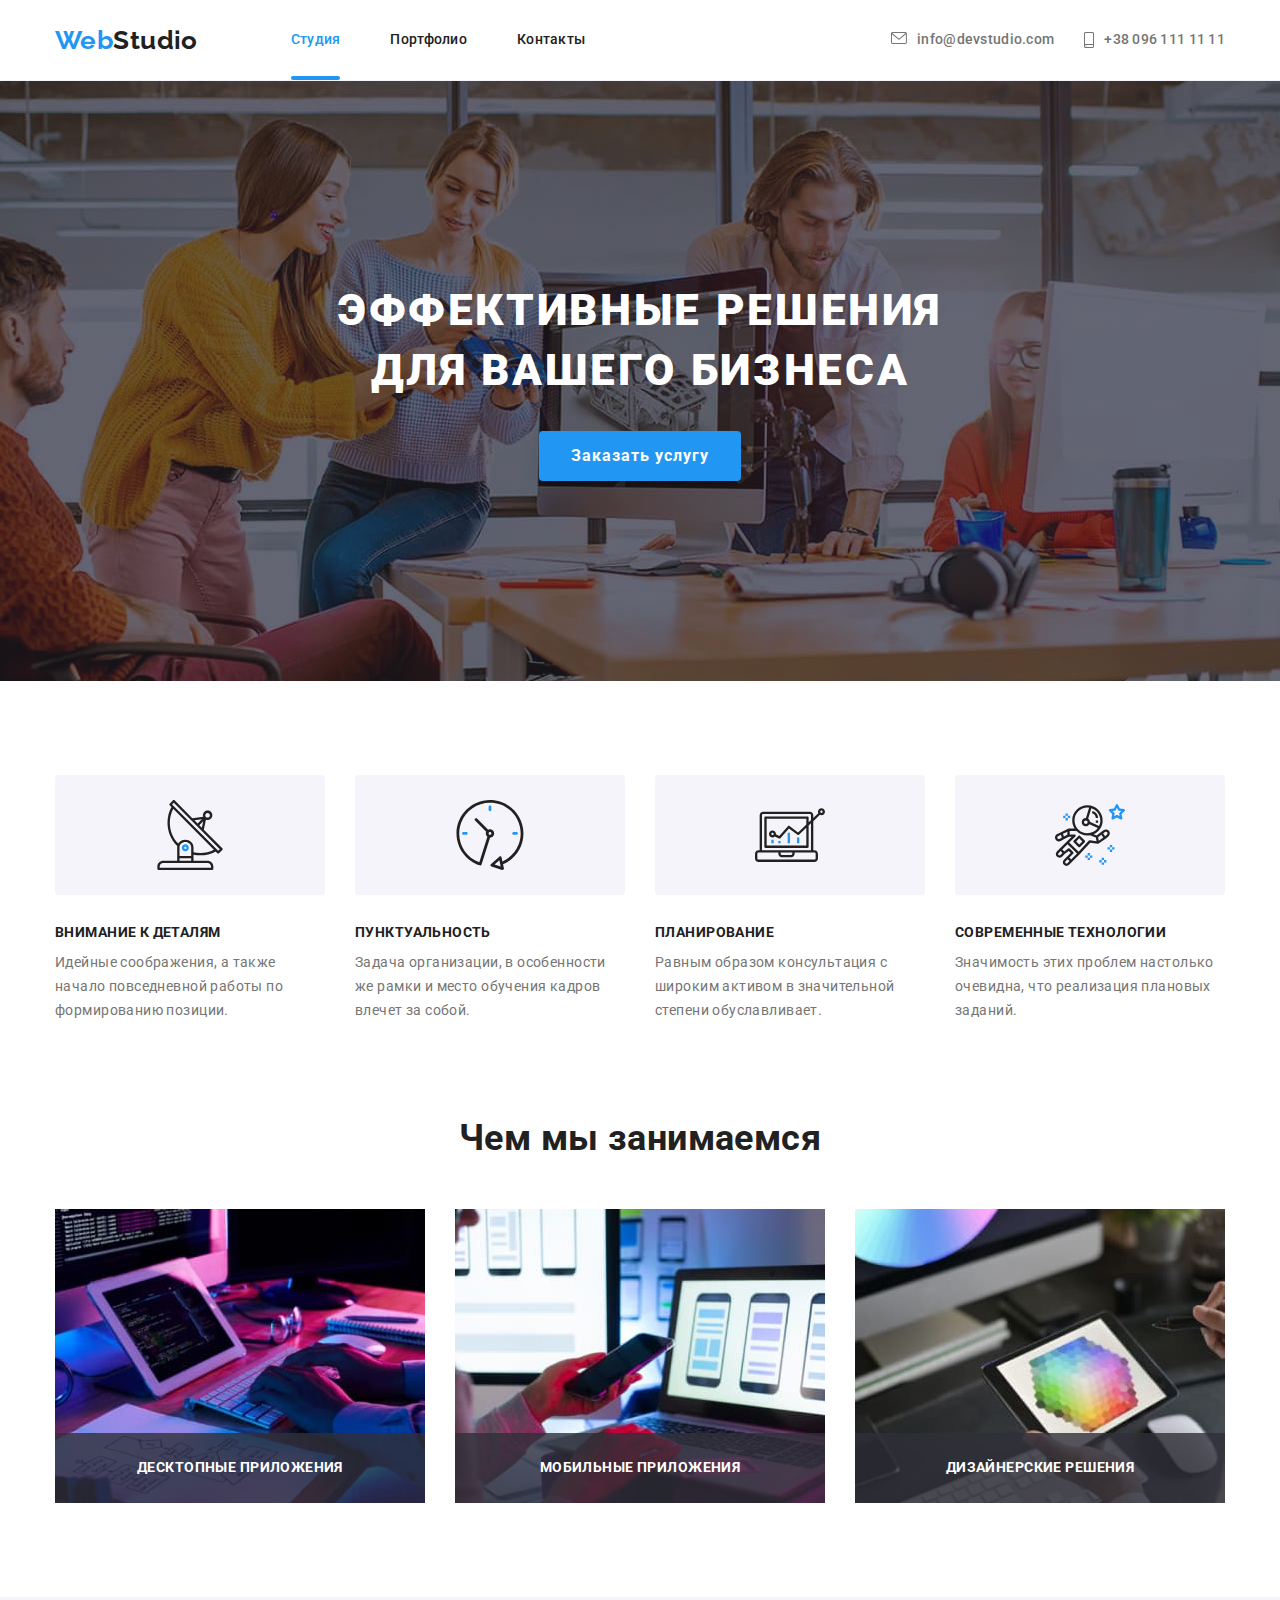
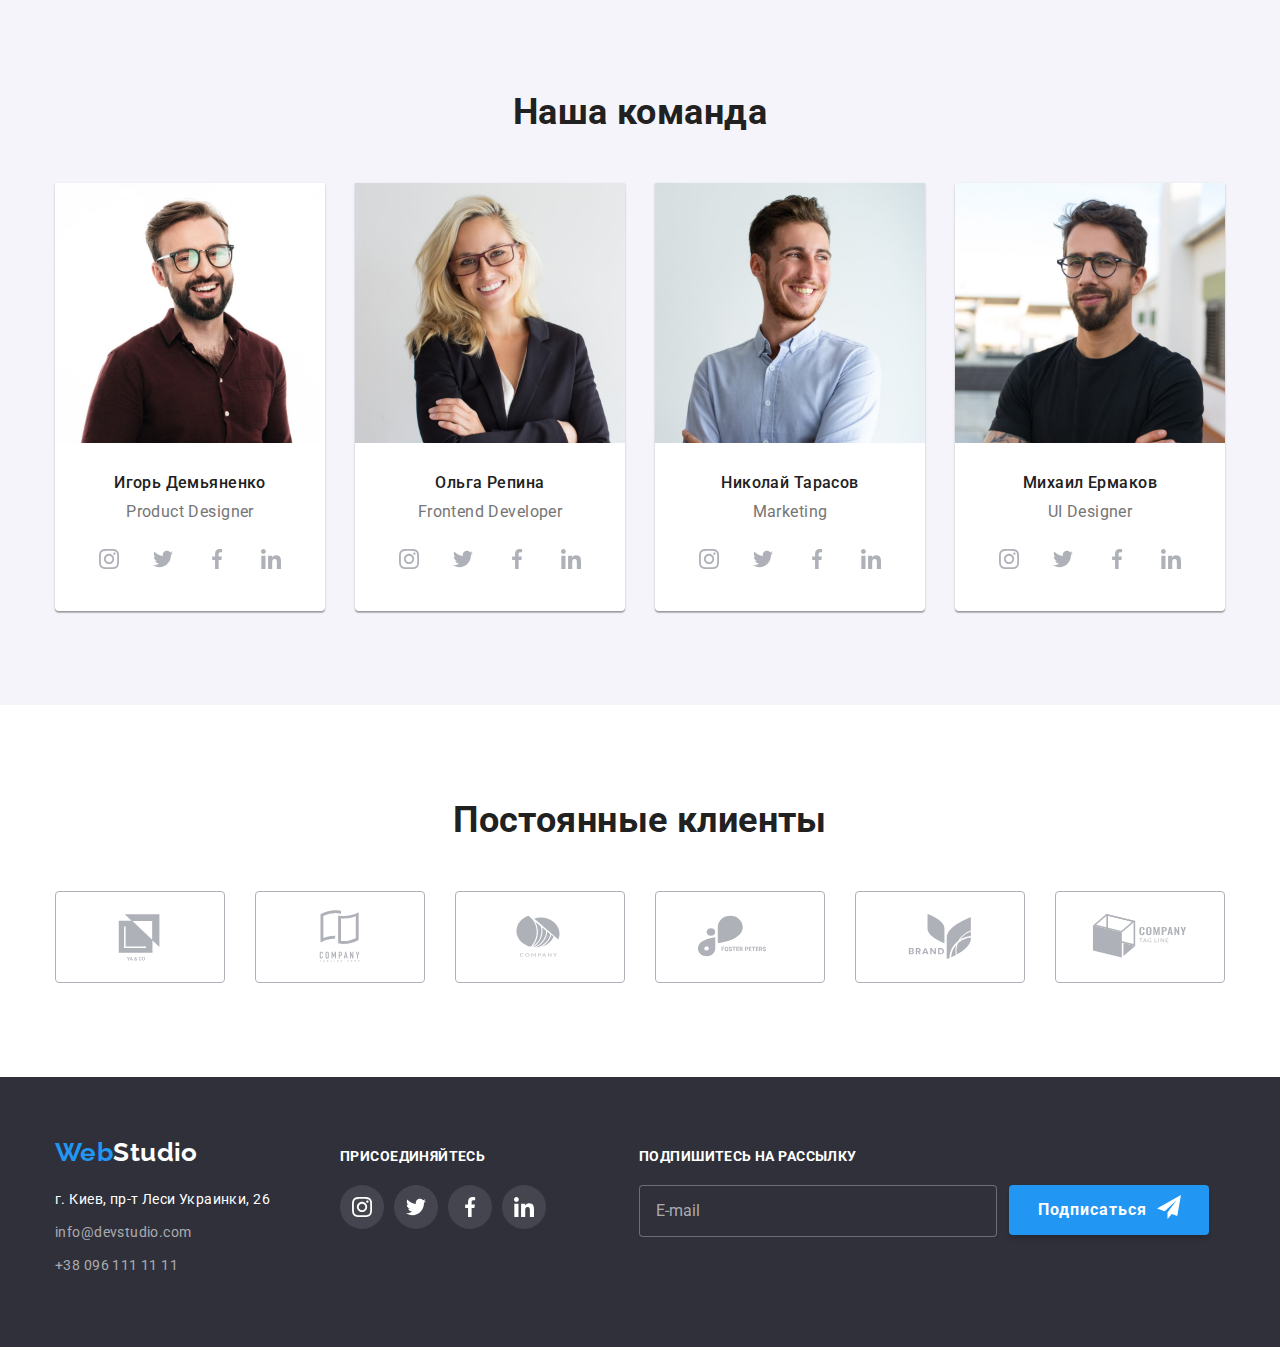
==== commit 2fb843a3: "Финалит рефакторинг по БЕМ" ====
--- a/index.html
+++ b/index.html
@@ -495,7 +495,7 @@
         </div>
       </section>
 
-      <div data-modal class="backdrop backdrop--is-hidden">
+      <div data-modal class="backdrop is-hidden">
         <div class="modal">
           <button data-modal-close type="button" class="modal__button">
             <svg class="modal__icon" width="18" height="18">
@@ -644,18 +644,18 @@
             </li>
           </ul>
         </div>
-        <div class="footer-form">
-          <h2 class="footer-signup">Подпишитесь на рассылку</h2>
-          <div class="footer-signup-wrap">
+        <div class="footer-signup">
+          <h2 class="footer-signup__header">Подпишитесь на рассылку</h2>
+          <div class="footer-signup__wrap">
             <input
-              class="footer-input"
+              class="footer-signup__input"
               type="email"
               name="email-signup"
               placeholder="E-mail"
             />
-            <button class="footer-btn" type="submit">
+            <button class="footer-signup__btn" type="submit">
               Подписаться
-              <svg class="footer-send-icon" width="24" height="24">
+              <svg class="footer-signup__icon" width="24" height="24">
                 <use href="./images/icons.svg#icon-icon-send"></use>
               </svg>
             </button>
--- a/css/styles.css
+++ b/css/styles.css
@@ -680,12 +680,12 @@
   color: var(--primary-white-color);
 }
 
-.footer-join-section {
+.footer-join {
   margin-right: 93px;
 }
 
 .footer-join__header,
-.footer-signup {
+.footer-signup__header {
   font-weight: 700;
   line-height: 1.14;
   text-transform: uppercase;
@@ -694,11 +694,15 @@
   margin-bottom: 20px;
 }
 
-.footer-social-icon {
-  fill: currentColor;
-}
-
-.footer-social-link {
+.footer-media {
+  display: flex;
+}
+
+.footer-media__item + .footer-media__item {
+  margin-left: 10px;
+}
+
+.footer-media__link {
   width: 44px;
   height: 44px;
   background-color: rgba(255, 255, 255, 0.1);
@@ -712,19 +716,20 @@
   transition-timing-function: var(--transition-timing-function);
 }
 
-.footer-social-link:hover,
-.footer-social-link:focus {
+.footer-media__link:hover,
+.footer-media__link:focus {
   background-color: var(--accent-color);
 }
-.footer-social-list {
-  display: flex;
-}
-
-.footer-social-item + .footer-social-item {
-  margin-left: 10px;
-}
-
-.footer-input {
+
+.footer-media__icon {
+  fill: currentColor;
+}
+
+.footer-signup__wrap {
+  display: flex;
+}
+
+.footer-signup__input {
   width: 358px;
   padding: 15px 16px;
   margin-right: 12px;
@@ -736,16 +741,12 @@
   line-height: 1.25;
 }
 
-.footer-input::placeholder {
+.footer-signup__input::placeholder {
   line-height: 1.25;
   color: rgba(255, 255, 255, 0.6);
 }
 
-.footer-send-icon {
-  margin-left: 10px;
-}
-
-.footer-btn {
+.footer-signup__btn {
   padding: 10px 28px 10px 29px;
   display: flex;
   font-family: inherit;
@@ -764,8 +765,8 @@
   margin: 0;
 }
 
-.footer-signup-wrap {
-  display: flex;
+.footer-signup__icon {
+  margin-left: 10px;
 }
 
 /* Фильтр и примеры работ */
@@ -775,7 +776,13 @@
   padding-bottom: 94px;
 }
 
-.filter-btn {
+.filter-list {
+  display: flex;
+  justify-content: center;
+  margin-bottom: 50px;
+}
+
+.filter-list__btn {
   font-family: inherit;
   font-weight: 500;
   font-size: 16px;
@@ -795,29 +802,23 @@
     var(--transition-timing-function), var(--transition-timing-function);
 }
 
-.filter-btn-item:not(:last-child) {
+.filter-list__item:not(:last-child) {
   margin-right: 8px;
 }
 
-.filter-btn.all {
+.filter-list__btn--all {
   color: var(--primary-white-color);
   background-color: var(--accent-color);
 }
 
-.filter-btn:hover,
-.filter-btn:focus {
+.filter-list__btn:hover,
+.filter-list__btn:focus {
   color: var(--primary-white-color);
   background-color: var(--accent-color);
   box-shadow: 0px 3px 1px rgba(0, 0, 0, 0.1), 0px 1px 2px rgba(0, 0, 0, 0.08),
     0px 2px 2px rgba(0, 0, 0, 0.12);
 }
 
-.filter-btn-list {
-  display: flex;
-  justify-content: center;
-  margin-bottom: 50px;
-}
-
 .project-list {
   display: flex;
   flex-wrap: wrap;
@@ -825,7 +826,7 @@
   margin-left: -30px;
 }
 
-.project-item {
+.project-list__item {
   flex-basis: calc(100% / 3 -30px);
   margin-left: 30px;
   margin-top: 30px;
@@ -834,35 +835,17 @@
   transition-timing-function: var(--transition-timing-function);
 }
 
-.project-item:hover {
+.project-list__item:hover {
   box-shadow: 0px 1px 1px rgba(0, 0, 0, 0.12), 0px 4px 4px rgba(0, 0, 0, 0.06),
     1px 4px 6px rgba(0, 0, 0, 0.16);
 }
 
-.project-name {
-  font-size: 18px;
-  line-height: 2;
-  letter-spacing: 0.06em;
-  color: var(--primary-black-color);
-  margin-bottom: 4px;
-}
-
-.project-type {
-  font-size: 16px;
-  line-height: 1.88;
-}
-
-.project-content {
-  padding: 20px 24px;
-  border: 1px solid var(--light-backgroung-color);
-}
-
-.project-thumb {
+.project {
   position: relative;
   overflow: hidden;
 }
 
-.project-overlay {
+.project__overlay {
   content: "";
   display: inline-block;
   width: 100%;
@@ -876,14 +859,32 @@
     var(--transition-timing-function);
 }
 
-.project-item:hover .project-overlay {
+.project-list__item:hover .project__overlay {
   transform: translateY(0);
 }
 
-.project-description {
+.project__description {
   font-weight: 400;
   font-size: 18px;
   line-height: 1.56;
   color: var(--primary-white-color);
   padding: 63px 24px;
 }
+
+.project__content {
+  padding: 20px 24px;
+  border: 1px solid var(--light-backgroung-color);
+}
+
+.project__name {
+  font-size: 18px;
+  line-height: 2;
+  letter-spacing: 0.06em;
+  color: var(--primary-black-color);
+  margin-bottom: 4px;
+}
+
+.project__type {
+  font-size: 16px;
+  line-height: 1.88;
+}
